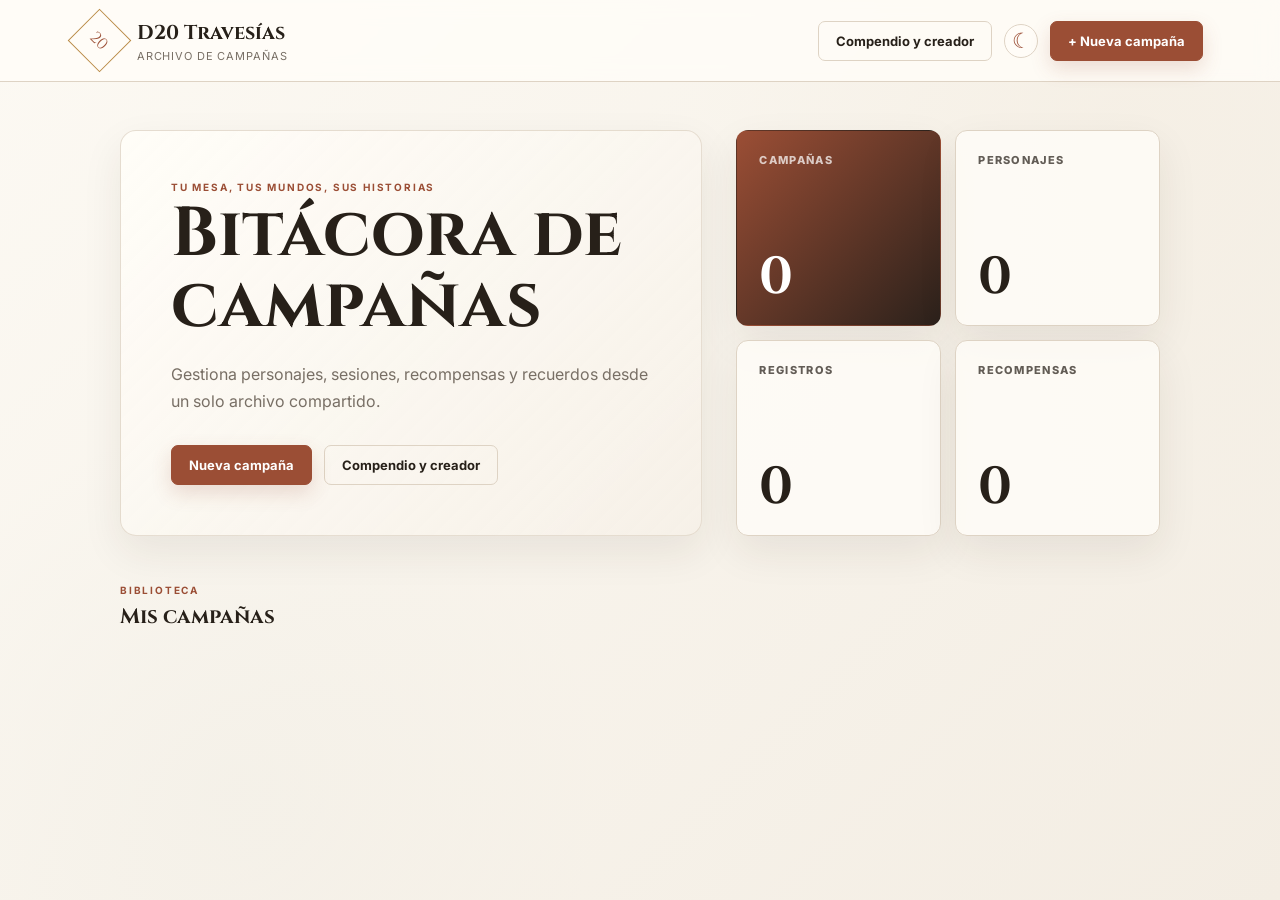
==== campaigns/index.html @ 4b4a9b91 "Fix campaign deep route assets" ====
<!doctype html>
<html lang="es">
<head>
  <meta charset="UTF-8">
  <meta name="viewport" content="width=device-width, initial-scale=1.0">
  <meta name="theme-color" content="#15110d">
  <meta name="description" content="Archivo de campañas, personajes, sesiones y bitácora compartida para D20 Travesías.">
  <meta property="og:type" content="website">
  <meta property="og:locale" content="es_CL">
  <meta property="og:site_name" content="D20 Travesías">
  <meta property="og:title" content="D20 Travesías | Archivo de Campañas">
  <meta property="og:description" content="Organiza campañas, personajes, sesiones y recuerdos de tu mesa en una bitácora compartida.">
  <meta property="og:image" content="/campaigns/social-preview.png">
  <meta property="og:image:width" content="1200">
  <meta property="og:image:height" content="630">
  <meta property="og:image:alt" content="D20 Travesías, archivo de campañas">
  <meta name="twitter:card" content="summary_large_image">
  <meta name="twitter:title" content="D20 Travesías | Archivo de Campañas">
  <meta name="twitter:description" content="Campañas, personajes, sesiones y bitácora compartida para tu mesa.">
  <meta name="twitter:image" content="/campaigns/social-preview.png">
  <title>D20 Travesías | Archivo de Campañas</title>
  <link rel="preconnect" href="https://fonts.googleapis.com">
  <link rel="preconnect" href="https://fonts.gstatic.com" crossorigin>
  <link href="https://fonts.googleapis.com/css2?family=Alegreya:wght@500;600;700&family=Cinzel:wght@500;600;700&family=IM+Fell+English:ital@0;1&family=Inter:wght@400;500;600;700&family=MedievalSharp&family=Uncial+Antiqua&display=swap" rel="stylesheet">
  <link rel="stylesheet" href="/campaigns/styles.css">
</head>
<body>
  <section id="campaigns-home" class="campaigns-home">
    <header class="home-header">
      <div class="home-brand">
        <div class="brand-mark">20</div>
        <div><strong>D20 Travesías</strong><span>Archivo de Campañas</span></div>
      </div>
      <div class="home-actions">
        <a class="secondary-button handbook-link" href="../">Compendio y creador</a>
        <button id="campaigns-mode-toggle" class="icon-button mode-toggle" type="button" aria-label="Usar modo oscuro" title="Usar modo oscuro">☾</button>
        <button id="open-campaign-form" class="primary-button new-campaign-button">+ Nueva campaña</button>
      </div>
    </header>
    <main class="home-main">
      <section class="home-hero">
        <div class="home-hero-copy">
          <p class="eyebrow">Tu mesa, tus mundos, sus historias</p>
          <h1>Bitácora de campañas</h1>
          <p>Gestiona personajes, sesiones, recompensas y recuerdos desde un solo archivo compartido.</p>
          <div class="hero-actions">
            <button id="hero-new-campaign" class="primary-button new-campaign-button">Nueva campaña</button>
            <a class="secondary-button" href="../">Compendio y creador</a>
          </div>
        </div>
        <div class="home-overview" aria-label="Resumen del archivo">
          <div class="overview-card strong"><span>Campañas</span><strong id="home-campaign-total">0</strong></div>
          <div class="overview-card"><span>Personajes</span><strong id="home-character-total">0</strong></div>
          <div class="overview-card"><span>Registros</span><strong id="home-session-total">0</strong></div>
          <div class="overview-card"><span>Recompensas</span><strong id="home-award-total">0</strong></div>
        </div>
      </section>
      <div class="section-heading">
        <div><p class="eyebrow">Biblioteca</p><h2>Mis campañas</h2></div>
        <span id="campaign-count" class="quiet-label"></span>
      </div>
      <div id="campaign-grid" class="campaign-library"></div>
    </main>
  </section>

  <div id="campaign-modal" class="modal hidden" role="dialog" aria-modal="true" aria-labelledby="campaign-form-title">
    <form id="campaign-form" class="modal-card">
      <input id="campaign-id" type="hidden">
      <div class="modal-heading">
        <div><p class="eyebrow">D20 Travesías</p><h2 id="campaign-form-title">Crear campaña</h2></div>
        <button id="close-campaign-form" type="button" class="icon-button" aria-label="Cerrar">×</button>
      </div>
      <label>Nombre de la campaña<input id="campaign-name" required maxlength="80" placeholder="Ej. La corona de ceniza"></label>
      <div class="form-row">
        <label>Director de juego<input id="campaign-dm" maxlength="60" placeholder="Nombre del DM"></label>
        <label>Sistema<select id="campaign-system"><option value="dnd5e2024">D&D 5e 2024</option><option value="cyberpunkRed">Cyberpunk RED</option></select></label>
      </div>
      <label>Descripción<textarea id="campaign-description" rows="3" maxlength="300" placeholder="Una breve introducción a esta aventura..."></textarea></label>
      <div class="form-row">
        <label>Tema visual<select id="campaign-theme"><option value="parchment">Pergamino clásico</option><option value="forest">Bosque antiguo</option><option value="ocean">Mareas arcanas</option><option value="night">Noche astral</option><option value="crimson">Reino carmesí</option></select></label>
        <label>Estilo de letra<select id="campaign-font"><option value="classic">Clásica aventurera</option><option value="medieval">Medieval</option><option value="chronicle">Crónica antigua</option><option value="arcane">Arcana</option><option value="modern">Moderna y clara</option></select></label>
      </div>
      <div class="form-row">
        <label>Apariencia<select id="campaign-appearance"><option value="light">Modo claro</option><option value="dark">Modo oscuro</option><option value="auto">Según la app</option></select></label>
        <label>Color distintivo<input id="campaign-color" type="color" value="#9b4e35"></label>
      </div>
      <div id="font-preview" class="font-preview" data-font="classic"><span>Vista previa</span><strong>La leyenda comienza aquí</strong></div>
      <label>Imagen de portada o banner<input id="campaign-banner" type="file" accept="image/png,image/jpeg,image/webp"></label>
      <div id="campaign-banner-preview" class="banner-preview"><span>Sin imagen selecciónada</span></div>
      <button id="remove-campaign-banner" type="button" class="text-button hidden">Quitar imagen</button>
      <label class="toggle-field"><input id="campaign-protected" type="checkbox"><span>Proteger esta campaña con contraseña</span></label>
      <div id="campaign-password-fields" class="hidden">
        <label>Contraseña<input id="campaign-password" type="password" minlength="4" maxlength="80" autocomplete="new-password" placeholder="Mínimo 4 caracteres"></label>
        <p class="helper">La contraseña protege el acceso en este navegador. Al editar, déjala vacía para conservar la actual.</p>
      </div>
      <button type="submit" class="primary-button full-width">Guardar campaña</button>
    </form>
  </div>

  <div id="unlock-modal" class="modal hidden" role="dialog" aria-modal="true" aria-labelledby="unlock-title">
    <form id="unlock-form" class="modal-card compact-modal">
      <input id="unlock-campaign-id" type="hidden">
      <div class="modal-heading">
        <div><p class="eyebrow">Campaña protegida</p><h2 id="unlock-title">Abrir campaña</h2></div>
        <button id="close-unlock-form" type="button" class="icon-button" aria-label="Cerrar">×</button>
      </div>
      <p id="unlock-copy" class="helper"></p>
      <label>Contraseña<input id="unlock-password" type="password" required autocomplete="current-password"></label>
      <p id="unlock-error" class="form-error hidden">La contraseña no es correcta.</p>
      <button type="submit" class="primary-button full-width">Entrar</button>
    </form>
  </div>

  <div id="campaign-app" class="app-shell hidden" data-theme="parchment">
    <aside class="sidebar">
      <div class="brand">
        <div class="brand-mark">20</div>
        <div>
          <strong>D20 Travesías</strong>
          <span id="sidebar-campaign-name">Campaña</span>
        </div>
      </div>

      <nav class="nav" aria-label="Navegación principal">
        <a class="nav-item handbook-nav-link" href="../"><span>↗</span> Compendio</a>
        <button class="nav-item campaign-home-button" data-action="campaigns-home"><span>◇</span> Campañas</button>
        <button class="nav-item active" data-view="dashboard"><span>⌂</span> Resumen</button>
        <button class="nav-item" data-view="characters"><span>♙</span> Personajes</button>
        <button class="nav-item" data-view="new-session"><span>✦</span> Nueva sesión</button>
        <button class="nav-item" data-view="notes"><span>✎</span> Páginas</button>
        <button class="nav-item" data-view="board"><span>⌬</span> Tablero</button>
        <button class="nav-item" data-view="tools"><span>⚙</span> DM</button>
        <button class="nav-item" data-view="log"><span>☷</span> Bitácora</button>
      </nav>

      <div class="sidebar-footer">
        <p>Los datos se guardan en este navegador.</p>
        <button id="open-campaign-tutorial" class="text-button" type="button">Ver tutorial</button>
        <button id="export-data" class="text-button">Exportar respaldo</button>
        <label class="text-button file-button">Importar respaldo<input id="import-data" type="file" accept="application/json"></label>
      </div>
    </aside>

    <main class="main-content">
      <header class="topbar">
        <div>
          <p id="campaign-context" class="eyebrow">Campaña</p>
          <h1 id="page-title">Resumen de campaña</h1>
        </div>
        <button class="primary-button" data-go="new-session">+ Registrar sesión</button>
      </header>

      <section id="dashboard-view" class="view active">
        <div id="stats-grid" class="stats-grid"></div>
        <div class="panel campaign-search-panel">
          <div class="panel-heading">
            <div>
              <p class="eyebrow">Archivo de campaña</p>
              <h2>Búsqueda global</h2>
            </div>
            <small id="campaign-search-meta" class="campaign-search-meta">Sin búsqueda activa</small>
          </div>
          <div class="campaign-search-controls">
            <label>Buscar<input id="campaign-global-search" type="search" placeholder="Notas, sesiones, personajes..."></label>
            <label>Tipo<select id="campaign-global-filter">
              <option value="all">Todo</option>
              <option value="workspace">Páginas</option>
              <option value="session">Sesiones</option>
              <option value="character">Personajes</option>
              <option value="notes">Notas</option>
              <option value="places">Lugares</option>
              <option value="cities">Ciudades</option>
              <option value="factions">Facciones</option>
              <option value="missions">Misiones</option>
              <option value="secrets">Secretos</option>
              <option value="image">Imágenes</option>
              <option value="link">Links</option>
              <option value="dmTool">Herramientas DM</option>
            </select></label>
          </div>
          <div id="campaign-search-results" class="campaign-search-results"></div>
        </div>
        <div class="section-heading">
          <div>
            <p class="eyebrow">Compañía</p>
            <h2>Progreso de personajes</h2>
          </div>
          <button class="secondary-button" data-go="characters">Gestionar personajes</button>
        </div>
        <div id="dashboard-characters" class="character-grid"></div>
        <div class="section-heading compact-heading">
          <div>
            <p class="eyebrow">Historia reciente</p>
            <h2>Últimas sesiones</h2>
          </div>
          <button class="text-button" data-go="log">Ver bitácora completa</button>
        </div>
        <div id="recent-sessions" class="timeline"></div>
      </section>

      <section id="characters-view" class="view">
        <div class="two-column characters-layout">
          <div>
            <div class="section-heading no-top">
              <div>
                <p class="eyebrow">Aventureros</p>
                <h2>Personajes de la campaña</h2>
              </div>
            </div>
            <div id="character-list" class="character-list"></div>
          </div>
          <form id="character-form" class="panel sticky-panel">
            <input id="character-id" type="hidden">
            <p class="eyebrow">Ficha rápida</p>
            <h2 id="character-form-title">Añadir personaje</h2>
            <label>Nombre del personaje<input id="character-name" required maxlength="60" placeholder="Ej. Lyra Noctis"></label>
            <label>Jugador<input id="player-name" maxlength="60" placeholder="Nombre del jugador"></label>
            <div class="form-row">
              <label><span id="character-class-label">Clase</span><input id="character-class" maxlength="40" placeholder="Ej. Bardo"></label>
              <label><span id="character-xp-label">Experiencia actual o previa</span><input id="character-xp" required type="number" min="0" step="1" value="0"><small id="character-xp-help" class="field-help">Si ya jugaba antes de usar la app, escribe aquí toda la experiencia que ya tenía.</small></label>
            </div>
            <label>Retrato del personaje<input id="character-portrait" type="file" accept="image/png,image/jpeg,image/webp"></label>
            <div id="character-portrait-preview" class="portrait-preview"><span>Sin retrato selecciónado</span></div>
            <button id="remove-character-portrait" type="button" class="text-button hidden">Quitar retrato</button>
            <label>Color de ficha<input id="character-color" type="color" value="#b97a45"></label>
            <div class="form-actions">
              <button type="submit" class="primary-button">Guardar personaje</button>
              <button id="cancel-character" type="button" class="secondary-button hidden">Cancelar</button>
            </div>
          </form>
        </div>
      </section>

      <section id="new-session-view" class="view">
        <form id="session-form">
          <div class="session-header panel">
            <div>
              <p class="eyebrow">Nueva entrada</p>
              <h2>Datos de la sesión</h2>
            </div>
            <div class="session-fields">
              <label>Número<input id="session-number" required type="number" min="1" step="1"></label>
              <label>Fecha<input id="session-date" required type="date"></label>
              <label class="wide-field">Nombre de la sesión<input id="session-name" required maxlength="100" placeholder="Ej. Las ruinas bajo la luna"></label>
            </div>
          </div>
          <label class="historical-session"><input id="historical-session" type="checkbox"><span><b>Esta es una sesión anterior</b><small>Puedes registrar ahora una sesión jugada antes de crear la aplicación, usando su número y fecha reales.</small></span></label>

          <div class="two-column session-layout">
            <div class="stack">
              <div class="panel">
                <div class="panel-heading">
                  <div><p class="eyebrow">Asistencia</p><h2>¿Quién participó?</h2></div>
                  <button id="select-all" type="button" class="text-button">Marcar todos</button>
                </div>
                <div id="attendance-list" class="attendance-list"></div>
              </div>

              <div class="panel">
                <p class="eyebrow">Experiencia grupal</p>
                <h2>Fondos de la sesión</h2>
                <p id="pools-help" class="helper">Cada cantidad se divide en partes iguales entre quienes asistieron.</p>
                <div class="xp-pools">
                  <label><span><b id="pool-combat-label">Combate</b><small id="pool-combat-help">Enemigos y encuentros superados</small></span><input id="combat-pool" type="number" min="0" step="1" value="0"></label>
                  <label><span><b id="pool-roleplay-label">Roleo</b><small id="pool-roleplay-help">Interpretación y decisiones narrativas</small></span><input id="roleplay-pool" type="number" min="0" step="1" value="0"></label>
                  <label><span><b id="pool-manual-label">Otros logros</b><small id="pool-manual-help">Exploración, objetivos o ajustes manuales</small></span><input id="manual-pool" type="number" min="0" step="1" value="0"></label>
                </div>
              </div>

              <div class="panel">
                <p class="eyebrow">Contexto</p>
                <h2>Notas para la bitácora</h2>
                <label>Resumen de combate<textarea id="combat-notes" rows="3" maxlength="1000" placeholder="Enemigos, encuentros y resultados..."></textarea></label>
                <label>Resumen de roleo y aventura<textarea id="roleplay-notes" rows="4" maxlength="1500" placeholder="Interpretación, resolución de problemas, decisiones, exploración..."></textarea></label>
              </div>
            </div>

            <div class="stack">
              <div class="panel sticky-summary">
                <p class="eyebrow">Asignación individual</p>
                <h2 id="bonus-title">Bonos por personaje</h2>
                <p id="bonus-help" class="helper">Añade experiencia particular a quienes destacaron. Solo se aplica a asistentes.</p>
                <div id="individual-bonuses" class="bonus-list"></div>
                <div class="session-total">
                  <span id="session-total-label">Experiencia total otorgada</span>
                  <strong id="session-total">0 PX</strong>
                </div>
                <div id="distribution-preview" class="distribution-preview"></div>
                <button type="submit" class="primary-button full-width">Guardar en la bitácora</button>
              </div>
            </div>
          </div>
        </form>
      </section>

      <section id="notes-view" class="view">
        <div class="section-heading no-top">
          <div><p class="eyebrow">Diario y mesa del DM</p><h2>Páginas de campaña</h2></div>
          <button id="new-workspace-entry" class="primary-button" type="button">+ Nueva página</button>
        </div>
        <div class="two-column workspace-layout">
          <aside class="panel workspace-library-panel">
            <div class="panel-heading">
              <div><p class="eyebrow">Archivo vivo</p><h2>Contenido</h2></div>
            </div>
            <div class="workspace-filters">
              <label>Tipo<select id="workspace-type-filter"></select></label>
              <label>Buscar<input id="workspace-search" type="search" placeholder="Nombre, etiqueta o texto..."></label>
            </div>
            <div id="workspace-remote-warning" class="workspace-warning hidden">El guardado de páginas compartidas se activará cuando migremos el backend remoto.</div>
            <div id="workspace-entity-list" class="workspace-entity-list"></div>
          </aside>

          <form id="workspace-editor-form" class="panel workspace-editor-panel">
            <input id="workspace-entry-id" type="hidden">
            <input id="workspace-entry-original-collection" type="hidden">
            <input id="workspace-entry-image-ids" type="hidden">
            <input id="workspace-entry-link-ids" type="hidden">
            <div class="panel-heading">
              <div><p class="eyebrow">Editor</p><h2 id="workspace-editor-title">Nueva página</h2></div>
              <button id="delete-workspace-entry" class="text-button danger-button hidden" type="button">Eliminar</button>
            </div>
            <div class="form-row">
              <label>Tipo<select id="workspace-entry-type"></select></label>
              <label>Visibilidad<select id="workspace-entry-visibility"></select></label>
            </div>
            <label>Título<input id="workspace-entry-title" required maxlength="90" placeholder="Ej. La Ciudad de Bruma"></label>
            <label>Resumen<textarea id="workspace-entry-summary" rows="2" maxlength="320" placeholder="Una frase clara para encontrar esta página rápido."></textarea></label>
            <label>Etiquetas<input id="workspace-entry-tags" maxlength="180" placeholder="ciudad, pista, facción"></label>

            <div class="editor-toolbar" aria-label="Herramientas de escritura">
              <button type="button" data-editor-insert="heading">Título</button>
              <button type="button" data-editor-insert="bullet">Lista</button>
              <button type="button" data-editor-insert="check">Tarea</button>
              <button type="button" data-editor-insert="quote">Cita</button>
              <button type="button" data-editor-insert="link">Link</button>
              <button type="button" data-editor-insert="mention">[[Vínculo]]</button>
            </div>
            <label>Contenido<textarea id="workspace-entry-body" rows="16" placeholder="Escribe notas, escenas, secretos, pistas o diario. Usa [[Nombre]] para enlazar a otra página, personaje o sesión."></textarea></label>
            <div class="workspace-mention-box">
              <b>Vínculos rápidos</b>
              <div id="workspace-mention-suggestions" class="workspace-mention-suggestions"></div>
            </div>
            <div class="workspace-preview-shell">
              <div class="workspace-preview-heading"><span>Vista previa</span><small id="workspace-preview-meta"></small></div>
              <div id="workspace-entry-preview" class="workspace-entry-preview"></div>
            </div>
            <div class="workspace-resource-panel">
              <div class="panel-heading">
                <div><p class="eyebrow">Recursos</p><h2>Imágenes y links</h2></div>
              </div>
              <div class="resource-actions">
                <label>Subir imagen<input id="workspace-image-upload" type="file" accept="image/png,image/jpeg,image/webp"></label>
                <div class="resource-link-row">
                  <label>Nombre del link<input id="workspace-link-label" maxlength="90" placeholder="Mapa de la ciudad"></label>
                  <label>URL<input id="workspace-link-url" type="url" maxlength="500" placeholder="https://..."></label>
                  <button id="workspace-add-link" class="secondary-button" type="button">Agregar link</button>
                </div>
              </div>
              <div id="workspace-resource-list" class="workspace-resource-list"></div>
            </div>
            <div class="form-actions">
              <button type="submit" class="primary-button">Guardar página</button>
              <button id="reset-workspace-editor" type="button" class="secondary-button">Limpiar</button>
            </div>
          </form>
        </div>
      </section>

      <section id="board-view" class="view">
        <div class="section-heading no-top">
          <div><p class="eyebrow">Mapa de pistas</p><h2>Tablero de conexiones</h2></div>
          <div class="board-heading-actions">
            <button id="board-undo" class="secondary-button" type="button">Deshacer</button>
            <button id="board-redo" class="secondary-button" type="button">Rehacer</button>
            <button id="board-connect-mode" class="primary-button" type="button">Conectar</button>
          </div>
        </div>
        <div class="board-layout">
          <aside class="panel board-toolbox">
            <div class="panel-heading">
              <div><p class="eyebrow">Archivo</p><h2>Elementos</h2></div>
            </div>
            <label>Buscar<input id="board-library-search" type="search" placeholder="Nombre, etiqueta o sesión..."></label>
            <div id="board-remote-warning" class="workspace-warning hidden">El guardado de tableros compartidos se activará cuando migremos el backend remoto.</div>
            <div id="board-library-list" class="board-library-list"></div>
          </aside>

          <div class="panel board-panel">
            <div class="board-toolbar">
              <span id="board-status" class="board-status">0 nodos</span>
              <button id="board-delete-selection" class="text-button danger-button" type="button">Quitar selección</button>
            </div>
            <div id="connection-board" class="connection-board">
              <svg id="board-connections" class="board-connections" aria-hidden="true"></svg>
              <div id="board-nodes-layer" class="board-nodes-layer"></div>
            </div>
          </div>

          <aside class="panel board-inspector">
            <div class="panel-heading">
              <div><p class="eyebrow">Detalle</p><h2>Selección</h2></div>
            </div>
            <div id="board-selection-detail" class="board-selection-detail"></div>
          </aside>
        </div>
      </section>

      <section id="tools-view" class="view">
        <div class="section-heading no-top">
          <div><p class="eyebrow">Mesa del DM</p><h2>Herramientas DM</h2></div>
          <button id="new-dm-tool" class="primary-button" type="button">+ Nueva herramienta</button>
        </div>
        <div class="two-column dm-tools-layout">
          <aside class="panel dm-tool-library-panel">
            <div class="panel-heading">
              <div><p class="eyebrow">Preparación</p><h2>Archivo</h2></div>
            </div>
            <div class="dm-tool-filters">
              <label>Tipo<select id="dm-tool-type-filter"></select></label>
              <label>Buscar<input id="dm-tool-search" type="search" placeholder="Nombre, etiqueta o detalle..."></label>
            </div>
            <div id="dm-tool-remote-warning" class="workspace-warning hidden">El guardado de herramientas compartidas se activará cuando migremos el backend remoto.</div>
            <div id="dm-tool-list" class="dm-tool-list"></div>
          </aside>

          <form id="dm-tool-form" class="panel dm-tool-editor-panel">
            <input id="dm-tool-id" type="hidden">
            <div class="panel-heading">
              <div><p class="eyebrow">Herramienta</p><h2 id="dm-tool-editor-title">Nueva herramienta</h2></div>
              <button id="delete-dm-tool" class="text-button danger-button hidden" type="button">Eliminar</button>
            </div>
            <div class="form-row">
              <label>Tipo<select id="dm-tool-type"></select></label>
              <label>Estado<select id="dm-tool-status"></select></label>
            </div>
            <label>Visibilidad<select id="dm-tool-visibility"></select></label>
            <label>Título<input id="dm-tool-title" required maxlength="90" placeholder="Ej. Emboscada en el puente"></label>
            <label>Resumen<textarea id="dm-tool-summary" rows="2" maxlength="320" placeholder="Una frase clara para encontrarlo después."></textarea></label>
            <label>Etiquetas<input id="dm-tool-tags" maxlength="180" placeholder="sesión 4, bosque, pista"></label>
            <div id="dm-tool-dynamic-fields" class="dm-tool-dynamic-fields"></div>
            <label>Notas<textarea id="dm-tool-notes" rows="8" maxlength="2200" placeholder="Detalles para dirigirlo en mesa."></textarea></label>
            <div class="form-actions">
              <button type="submit" class="primary-button">Guardar herramienta</button>
              <button id="reset-dm-tool" type="button" class="secondary-button">Limpiar</button>
            </div>
          </form>
        </div>
      </section>

      <section id="log-view" class="view">
        <div class="section-heading no-top">
          <div><p class="eyebrow">Archivo de campaña</p><h2>Bitácora de sesiones</h2></div>
          <input id="log-search" class="search-input" type="search" placeholder="Buscar sesión o personaje...">
        </div>
        <div id="session-log" class="session-log"></div>
      </section>
    </main>
  </div>

  <div id="onboarding-modal" class="modal hidden onboarding-modal" role="dialog" aria-modal="true" aria-labelledby="onboarding-title">
    <div class="modal-card onboarding-card">
      <div class="modal-heading">
        <div>
          <p id="onboarding-progress" class="eyebrow">Paso 1 de 5</p>
          <h2 id="onboarding-title">Guía rápida</h2>
        </div>
        <button id="close-onboarding" type="button" class="icon-button" aria-label="Cerrar">×</button>
      </div>
      <div id="onboarding-stepper" class="onboarding-stepper" aria-label="Progreso del tutorial"></div>
      <div class="onboarding-body">
        <span id="onboarding-kicker" class="workspace-entry-type">Inicio</span>
        <h3 id="onboarding-step-title">Prepara tu campaña</h3>
        <p id="onboarding-copy"></p>
        <ul id="onboarding-points" class="onboarding-points"></ul>
      </div>
      <div class="onboarding-actions">
        <button id="skip-onboarding" type="button" class="text-button">Ahora no</button>
        <button id="onboarding-prev" type="button" class="secondary-button">Atrás</button>
        <button id="onboarding-open-section" type="button" class="secondary-button">Abrir sección</button>
        <button id="onboarding-next" type="button" class="primary-button">Siguiente</button>
      </div>
    </div>
  </div>

  <div id="toast" class="toast" role="status" aria-live="polite"></div>
  <script type="module" src="/campaigns/app.js"></script>
</body>
</html>
---- campaigns/styles.css ----
@import url("../src/styles/pageBridge.css");

:root {
  --bg: #f3ede3;
  --paper: #fffdf8;
  --ink: #272019;
  --muted: #786f65;
  --line: #ded3c4;
  --accent: #9b4e35;
  --accent-dark: #713522;
  --gold: #ba8b47;
  --sidebar: #181410;
  --green: #58735c;
  --shadow: 0 16px 40px rgba(53, 39, 25, .08);
  --display-font: Cinzel, serif;
  --body-font: Inter, sans-serif;
}

* { box-sizing: border-box; }
html { scroll-behavior: smooth; }
body { margin: 0; color: var(--ink); background: var(--bg); font-family: var(--body-font); }
button, input, textarea { font: inherit; }
select { width: 100%; padding: 11px 12px; border: 1px solid var(--line); border-radius: 6px; outline: none; color: var(--ink); background: #fffcf7; font: inherit; }
button { cursor: pointer; }

body.campaigns-dark .campaigns-home,
body.campaigns-dark .modal {
  --bg: #12100f;
  --paper: #201c19;
  --ink: #f1e9dd;
  --muted: #aaa095;
  --line: #3d352f;
  --accent-dark: #c8795a;
  --shadow: 0 16px 40px rgba(0, 0, 0, .3);
  color: var(--ink);
  color-scheme: dark;
}

.app-shell { min-height: 100vh; display: grid; grid-template-columns: 250px 1fr; }
.campaigns-home { min-height: 100vh; background: linear-gradient(135deg, rgba(255,253,248,.76), rgba(243,237,227,.9)), radial-gradient(circle at 88% 14%, rgba(186,139,71,.18), transparent 32%), radial-gradient(circle at 18% 88%, rgba(88,115,92,.12), transparent 28%), var(--bg); }
body.campaigns-dark .campaigns-home { background: radial-gradient(circle at 88% 14%, rgba(186,139,71,.16), transparent 32%), radial-gradient(circle at 18% 88%, rgba(88,115,92,.12), transparent 28%), var(--bg); }
.home-header { min-height: 82px; padding: 0 clamp(24px, 6vw, 90px); display: flex; align-items: center; justify-content: space-between; border-bottom: 1px solid var(--line); background: rgba(255,253,248,.82); backdrop-filter: blur(10px); }
body.campaigns-dark .home-header { background: rgba(18, 15, 13, .86); }
.home-brand { display: flex; align-items: center; gap: 15px; }
.home-brand .brand-mark { color: var(--accent); border-color: var(--gold); }
.home-brand strong, .home-brand span { display: block; }
.home-brand strong { font: 700 20px Cinzel, serif; }
.home-brand span { margin-top: 3px; color: var(--muted); font-size: 11px; letter-spacing: .08em; text-transform: uppercase; }
.home-main { max-width: 1180px; margin: auto; padding: 48px clamp(24px, 6vw, 70px) 80px; }
.home-hero { display: grid; grid-template-columns: minmax(0, 1.1fr) minmax(340px, .8fr); gap: 34px; align-items: stretch; margin-bottom: 42px; }
.home-hero-copy { min-height: 318px; padding: clamp(30px, 5vw, 50px); display: flex; flex-direction: column; justify-content: center; border: 1px solid color-mix(in srgb, var(--line) 75%, transparent); border-radius: 16px; background: linear-gradient(135deg, rgba(255,253,248,.92), rgba(246,240,231,.74)); box-shadow: var(--shadow); }
body.campaigns-dark .home-hero-copy { background: linear-gradient(135deg, rgba(32,28,25,.96), rgba(24,21,18,.82)); }
.home-hero h1 { max-width: 680px; font-size: clamp(42px, 5.4vw, 76px); line-height: 1.02; }
.home-hero-copy > p:last-of-type { max-width: 590px; margin: 20px 0 0; color: var(--muted); font-size: 16px; line-height: 1.7; }
.hero-actions { display: flex; flex-wrap: wrap; gap: 12px; margin-top: 30px; }
.home-overview { display: grid; grid-template-columns: repeat(2, minmax(0, 1fr)); gap: 14px; }
.overview-card { min-height: 150px; padding: 22px; display: flex; flex-direction: column; justify-content: space-between; border: 1px solid var(--line); border-radius: 12px; background: rgba(255,253,248,.82); box-shadow: var(--shadow); }
body.campaigns-dark .overview-card { background: rgba(32,28,25,.84); }
.overview-card.strong { color: white; border-color: transparent; background: linear-gradient(135deg, var(--accent), #2b211b); }
.overview-card span { color: inherit; opacity: .72; font-size: 11px; font-weight: 800; letter-spacing: .12em; text-transform: uppercase; }
.overview-card strong { font: 700 clamp(34px, 5vw, 52px) Cinzel, serif; line-height: 1; }
.quiet-label { color: var(--muted); font-size: 12px; }
.campaign-library { display: grid; grid-template-columns: repeat(auto-fit, minmax(320px, 1fr)); gap: 20px; align-items: stretch; }
.campaign-library.single-campaign { grid-template-columns: minmax(320px, 720px); }
.campaign-card { position: relative; min-height: 330px; padding: 0; display: flex; flex-direction: column; overflow: hidden; border: 1px solid var(--line); border-radius: 12px; background: var(--paper); box-shadow: var(--shadow); animation: item-enter .24s ease both; transition: .22s ease; }
.campaign-card:hover { transform: translateY(-4px); box-shadow: 0 22px 48px rgba(53,39,25,.13); }
.campaign-card::before { content: ''; position: absolute; inset: 0 0 auto; height: 6px; background: var(--campaign-color); }
.campaign-card::after { content: '20'; position: absolute; right: -20px; top: 20px; color: color-mix(in srgb, var(--campaign-color) 12%, transparent); font: 700 120px Cinzel, serif; transform: rotate(-12deg); pointer-events: none; }
.campaign-card-banner { height: 136px; background: linear-gradient(135deg, var(--campaign-color), #221a15); background-position: center; background-size: cover; }
.campaign-card-banner::after { content: ''; display: block; width: 100%; height: 100%; background: linear-gradient(180deg, transparent 35%, rgba(25,18,13,.55)); }
.campaign-card-content { position: relative; z-index: 1; flex: 1; padding: 20px 26px 16px; }
.campaign-card h3 { margin-top: 16px; font-size: 21px; font-family: var(--card-display-font, Cinzel, serif); }
.campaign-card p { color: var(--muted); font-size: 13px; line-height: 1.55; }
.campaign-meta { display: flex; flex-wrap: wrap; gap: 8px; margin-top: 18px; color: var(--muted); font-size: 10px; }
.campaign-meta span { padding: 5px 8px; border: 1px solid color-mix(in srgb, var(--line) 75%, transparent); border-radius: 999px; background: rgba(255,253,248,.55); }
body.campaigns-dark .campaign-meta span { background: rgba(255,255,255,.04); }
.campaign-next-step { margin-top: 16px; padding: 10px 12px; border-left: 3px solid var(--campaign-color); border-radius: 6px; color: var(--ink); background: color-mix(in srgb, var(--campaign-color) 8%, transparent); font-size: 12px; font-weight: 700; }
body.campaigns-dark .campaign-next-step { background: color-mix(in srgb, var(--campaign-color) 15%, transparent); }
.campaign-card-actions { position: relative; z-index: 1; margin: 0 26px; padding: 16px 0 22px; display: grid; grid-template-columns: minmax(150px, .8fr) 1fr; gap: 14px; align-items: center; border-top: 1px solid var(--line); }
.lock-label { display: inline-flex; align-items: center; gap: 5px; color: var(--accent); font-weight: 700; }
.campaign-card-tools { display: flex; flex-wrap: wrap; gap: 12px; justify-content: flex-end; }
.modal { position: fixed; inset: 0; padding: 22px; display: grid; place-items: center; background: rgba(20,16,12,.72); backdrop-filter: blur(5px); z-index: 50; }
body.campaigns-dark .modal { background: rgba(8, 7, 6, .78); }
.modal-card { width: min(520px, 100%); max-height: 92vh; overflow: auto; padding: 30px; border-radius: 12px; background: var(--paper); box-shadow: 0 30px 80px rgba(0,0,0,.28); }
.compact-modal { width: min(410px, 100%); }
.modal-heading { display: flex; align-items: start; justify-content: space-between; }
.onboarding-card { width: min(760px, 100%); display: grid; gap: 20px; }
.onboarding-stepper { display: grid; grid-template-columns: repeat(5, minmax(0, 1fr)); gap: 8px; }
.onboarding-stepper button { min-height: 58px; padding: 9px 7px; display: grid; place-items: center; gap: 3px; border: 1px solid var(--line); border-radius: 8px; color: var(--muted); background: #fffcf7; font-weight: 900; cursor: pointer; }
.onboarding-stepper button.active { color: white; border-color: var(--accent); background: var(--accent); }
.onboarding-stepper span { max-width: 100%; overflow: hidden; text-overflow: ellipsis; white-space: nowrap; font-size: 9px; font-weight: 800; letter-spacing: .08em; text-transform: uppercase; }
.onboarding-body { padding: 18px; border: 1px solid var(--line); border-radius: 8px; background: #fffcf7; }
.onboarding-body h3 { margin: 8px 0 10px; font: 700 24px var(--display-font); }
.onboarding-body p { margin: 0; color: var(--muted); line-height: 1.6; }
.onboarding-points { margin: 15px 0 0; padding-left: 20px; display: grid; gap: 8px; color: var(--muted); font-size: 13px; line-height: 1.5; }
.onboarding-points li::marker { color: var(--accent); }
.onboarding-actions { display: flex; flex-wrap: wrap; justify-content: flex-end; gap: 9px; }
.onboarding-actions .text-button { margin-right: auto; }
.icon-button { width: 34px; height: 34px; border: 1px solid var(--line); border-radius: 50%; color: var(--muted); background: transparent; font-size: 21px; }
.mode-toggle { flex: 0 0 auto; color: var(--accent); background: rgba(255,253,248,.72); }
.mode-toggle:hover { border-color: var(--gold); color: var(--ink); }
body.campaigns-dark .mode-toggle { color: var(--ink); background: #181512; }
.campaign-home-button { margin-bottom: 13px; border-bottom: 1px solid #39312a; border-radius: 0; padding-bottom: 20px; }
.banner-preview { min-height: 105px; margin-top: 10px; display: grid; place-items: center; overflow: hidden; border: 1px dashed var(--line); border-radius: 8px; color: var(--muted); background: #f6f0e7 center/cover no-repeat; font-size: 11px; }
.toggle-field { grid-template-columns: auto 1fr; align-items: center; gap: 10px; padding: 13px; border: 1px solid var(--line); border-radius: 7px; }
.toggle-field input, .historical-session input { width: 17px; height: 17px; accent-color: var(--accent); }
.form-error { color: #a43d32; font-size: 11px; font-weight: 700; }
.font-preview { margin-top: 12px; padding: 17px; display: grid; gap: 5px; border: 1px solid var(--line); border-radius: 8px; background: #f8f2e9; }
.font-preview span { color: var(--muted); font: 700 9px Inter,sans-serif; letter-spacing: .13em; text-transform: uppercase; }
.font-preview strong { font-size: 22px; font-weight: 600; }
.font-preview[data-font="classic"] strong { font-family: Cinzel,serif; }
.font-preview[data-font="medieval"] strong { font-family: MedievalSharp,cursive; }
.font-preview[data-font="chronicle"] strong { font-family: "IM Fell English",serif; }
.font-preview[data-font="arcane"] strong { font-family: "Uncial Antiqua",serif; }
.font-preview[data-font="modern"] strong { font-family: Inter,sans-serif; }
body.campaigns-dark .modal label { color: #d7cbbd; }
body.campaigns-dark .modal input,
body.campaigns-dark .modal textarea,
body.campaigns-dark .modal select { color: var(--ink); background: #181512; border-color: var(--line); }
body.campaigns-dark .onboarding-body,
body.campaigns-dark .onboarding-stepper button { color: var(--ink); background: #181512; border-color: var(--line); }
body.campaigns-dark .onboarding-stepper button.active { color: white; background: var(--accent); border-color: var(--accent); }
body.campaigns-dark .modal .font-preview,
body.campaigns-dark .modal .banner-preview,
body.campaigns-dark .modal .toggle-field { background-color: #181512; border-color: var(--line); }
.sidebar { position: fixed; inset: 0 auto 0 0; width: 250px; padding: 30px 22px; color: #f9f2e8; background: var(--sidebar); display: flex; flex-direction: column; z-index: 10; }
.app-shell[data-theme="forest"] { --bg:#e8ede4; --paper:#fbfcf7; --ink:#1d2a20; --muted:#687367; --line:#ccd6c7; --sidebar:#142019; --gold:#9b8147; }
.app-shell[data-theme="ocean"] { --bg:#e7eff1; --paper:#fbfdfd; --ink:#17282e; --muted:#61747a; --line:#c9d8dc; --sidebar:#10242b; --gold:#b28a55; }
.app-shell[data-theme="night"] { --bg:#eae8f0; --paper:#fcfbff; --ink:#252133; --muted:#706a7d; --line:#d6d0df; --sidebar:#181522; --gold:#ac8b59; }
.app-shell[data-theme="crimson"] { --bg:#f0e7e5; --paper:#fffafa; --ink:#301d1c; --muted:#7d6967; --line:#dfcecb; --sidebar:#261312; --gold:#bd9152; }
.app-shell[data-appearance="dark"] { --bg:#12100f; --paper:#201c19; --ink:#f1e9dd; --muted:#aaa095; --line:#3d352f; --sidebar:#0c0a09; --shadow:0 16px 40px rgba(0,0,0,.3); color-scheme:dark; }
.app-shell[data-appearance="dark"] .main-content { background: radial-gradient(circle at 80% 5%, color-mix(in srgb, var(--accent) 10%, transparent), transparent 28%), var(--bg); }
.app-shell[data-appearance="dark"] .stat-card,
.app-shell[data-appearance="dark"] .character-card,
.app-shell[data-appearance="dark"] .character-row,
.app-shell[data-appearance="dark"] .panel,
.app-shell[data-appearance="dark"] .log-card { background:var(--paper); }
.app-shell[data-appearance="dark"] input,
.app-shell[data-appearance="dark"] textarea,
.app-shell[data-appearance="dark"] select,
.app-shell[data-appearance="dark"] .attendance-item { color:var(--ink); background:#181512; border-color:var(--line); }
.app-shell[data-appearance="dark"] .log-card-header,
.app-shell[data-appearance="dark"] .log-note,
.app-shell[data-appearance="dark"] .historical-session,
.app-shell[data-appearance="dark"] .timeline-item { background:#191613; }
.app-shell[data-appearance="dark"] label { color:#d7cbbd; }
.app-shell[data-appearance="dark"] .session-seal { border-color:#735f43; background:#15120f; }
.app-shell[data-appearance="dark"] .history-badge { background:rgba(201,121,90,.16); }
.app-shell[data-appearance="dark"] .allocation-table th,
.app-shell[data-appearance="dark"] .allocation-table td { border-bottom-color:var(--line); }
.app-shell[data-appearance="dark"] .allocation-table tbody tr:hover { background:rgba(255,255,255,.03); }
.app-shell[data-appearance="dark"] .stat-card::after { border-color:#39322c; }
.app-shell[data-appearance="dark"] .xp-pools label,
.app-shell[data-appearance="dark"] .bonus-item,
.app-shell[data-appearance="dark"] .toggle-field { background:rgba(255,255,255,.02); }
.app-shell[data-appearance="dark"] .character-pp-summary div { background:#181512; border-color:var(--line); }
.app-shell[data-appearance="dark"] .portrait-preview,
.app-shell[data-appearance="dark"] .banner-preview,
.app-shell[data-appearance="dark"] .font-preview { color:var(--muted); background-color:#181512; border-color:var(--line); }
.app-shell[data-appearance="dark"] .workspace-entry-card,
.app-shell[data-appearance="dark"] .workspace-resource-card,
.app-shell[data-appearance="dark"] .dm-tool-card,
.app-shell[data-appearance="dark"] .campaign-search-results,
.app-shell[data-appearance="dark"] .campaign-search-result,
.app-shell[data-appearance="dark"] .board-library-card,
.app-shell[data-appearance="dark"] .board-node,
.app-shell[data-appearance="dark"] .board-detail-card,
.app-shell[data-appearance="dark"] .board-empty,
.app-shell[data-appearance="dark"] .editor-toolbar button,
.app-shell[data-appearance="dark"] .workspace-mention-suggestions button,
.app-shell[data-appearance="dark"] .workspace-mention,
.app-shell[data-appearance="dark"] .workspace-entry-preview { color:var(--ink); background:#181512; border-color:var(--line); }
.app-shell[data-appearance="dark"] .workspace-entry-card:hover,
.app-shell[data-appearance="dark"] .workspace-entry-card.active,
.app-shell[data-appearance="dark"] .workspace-resource-card:hover,
.app-shell[data-appearance="dark"] .dm-tool-card:hover,
.app-shell[data-appearance="dark"] .dm-tool-card.active,
.app-shell[data-appearance="dark"] .campaign-search-result:hover,
.app-shell[data-appearance="dark"] .board-library-card:hover,
.app-shell[data-appearance="dark"] .board-library-card.in-board,
.app-shell[data-appearance="dark"] .board-node.selected,
.app-shell[data-appearance="dark"] .board-node.connecting,
.app-shell[data-appearance="dark"] .editor-toolbar button:hover,
.app-shell[data-appearance="dark"] .workspace-mention-suggestions button:hover,
.app-shell[data-appearance="dark"] .workspace-mention:hover { background:color-mix(in srgb, var(--accent) 13%, #181512); }
.app-shell[data-appearance="dark"] .connection-board { background-color:#15120f; }
.app-shell[data-appearance="dark"] .workspace-preview-heading { background:#191613; border-color:var(--line); }
.app-shell[data-appearance="dark"] .progress-track { background:#39322c; }
.app-shell[data-appearance="dark"] .secondary-button { color:var(--ink); }
.app-shell[data-appearance="dark"] .secondary-button:hover { background:#2c2621; }
.app-shell[data-appearance="dark"] .empty-state { background:rgba(255,255,255,.02); border-color:#51463d; }
.app-shell[data-appearance="dark"] .danger-button { color:#f08b7d; }
.app-shell[data-font="classic"] { --display-font:Cinzel,serif; --body-font:Inter,sans-serif; }
.app-shell[data-font="medieval"] { --display-font:MedievalSharp,cursive; --body-font:Alegreya,serif; }
.app-shell[data-font="chronicle"] { --display-font:"IM Fell English",serif; --body-font:Alegreya,serif; }
.app-shell[data-font="arcane"] { --display-font:"Uncial Antiqua",serif; --body-font:Alegreya,serif; }
.app-shell[data-font="modern"] { --display-font:Inter,sans-serif; --body-font:Inter,sans-serif; }
.brand { display: flex; align-items: center; gap: 13px; margin: 0 4px 38px; }
.brand-mark { width: 45px; height: 45px; display: grid; place-items: center; border: 1px solid #b88751; transform: rotate(45deg); color: #e4b67e; font-family: Cinzel, serif; }
.brand-mark::first-line { transform: rotate(-45deg); }
.brand strong, .brand span { display: block; }
.brand strong { font: 700 18px Cinzel, serif; letter-spacing: .04em; }
.brand span { color: #aaa094; font-size: 12px; }
.nav { display: grid; gap: 7px; }
.nav-item { width: 100%; padding: 13px 14px; border: 0; border-radius: 8px; color: #bdb4a9; background: transparent; text-align: left; transition: .2s ease; }
.nav-item span { display: inline-block; width: 26px; color: #9a7655; }
.nav-item:hover, .nav-item.active { color: white; background: #29231d; }
.nav-item.active { box-shadow: inset 3px 0 var(--accent); }
.nav-item:disabled, button.is-locked { cursor: not-allowed; opacity: .45; transform: none; }
.nav-item:disabled:hover, button.is-locked:hover { background: transparent; box-shadow: none; }
.sidebar-footer { margin-top: auto; padding: 18px 8px 0; border-top: 1px solid #39312a; }
.sidebar-footer p { color: #81786f; font-size: 11px; line-height: 1.5; }
.sidebar-footer .text-button { display: block; margin: 7px 0; color: #c9b8a4; }
.file-button input { display: none; }

.main-content { grid-column: 2; min-width: 0; padding: 0 5vw 70px; }
.topbar { min-height: 130px; display: flex; align-items: center; justify-content: space-between; gap: 20px; border-bottom: 1px solid var(--line); margin-bottom: 38px; }
.topbar.has-banner { min-height: 190px; margin-top: 22px; padding: 30px; border: 0; border-radius: 12px; color: white; background-position: center; background-size: cover; box-shadow: var(--shadow); }
.topbar.has-banner .eyebrow { color: #f0bd83; }
h1, h2, h3 { margin: 0; font-family: var(--display-font); }
h1 { font-size: clamp(25px, 3vw, 38px); }
h2 { font-size: 21px; }
h3 { font-size: 16px; }
.eyebrow { margin: 0 0 7px; color: var(--accent); font-size: 10px; font-weight: 700; letter-spacing: .18em; text-transform: uppercase; }
.helper { margin: 7px 0 22px; color: var(--muted); font-size: 12px; line-height: 1.55; }
.view { display: none; }
.view.active { display: block; animation: section-enter .22s ease both; }
@keyframes section-enter {
  from { opacity: 0; transform: translateY(8px); }
  to { opacity: 1; transform: translateY(0); }
}
@keyframes item-enter {
  from { opacity: 0; transform: translateY(10px); }
  to { opacity: 1; transform: translateY(0); }
}

.primary-button, .secondary-button { display: inline-flex; align-items: center; justify-content: center; padding: 11px 17px; border-radius: 7px; font-weight: 700; font-size: 13px; text-align: center; text-decoration: none; cursor: pointer; transition: .2s ease; }
.primary-button { border: 1px solid var(--accent); color: white; background: var(--accent); box-shadow: 0 8px 20px rgba(155, 78, 53, .18); }
.primary-button:hover { background: var(--accent-dark); transform: translateY(-1px); }
.new-campaign-button { position: relative; overflow: hidden; isolation: isolate; }
.new-campaign-button::after { content: ''; position: absolute; inset: 50% auto auto 50%; z-index: 0; width: 170%; aspect-ratio: 1; border-radius: 50%; background: radial-gradient(circle, rgba(255,255,255,.42), rgba(255,255,255,0) 62%); opacity: 0; transform: translate(-50%, -50%) scale(.18); pointer-events: none; }
.new-campaign-button:active { transform: translateY(1px) scale(.98); }
.new-campaign-button.is-launching { animation: new-campaign-press .48s cubic-bezier(.2,.9,.2,1) both; }
.new-campaign-button.is-launching::after { animation: new-campaign-ripple .52s ease-out both; }
.secondary-button { border: 1px solid var(--line); color: var(--ink); background: transparent; }
.secondary-button:hover { border-color: #ab9a86; background: #fffaf2; }
.text-button { padding: 0; border: 0; color: var(--accent); background: transparent; font-size: 12px; font-weight: 700; }
.danger-button { color: #a43d32; }
.full-width { width: 100%; }
.hidden { display: none !important; }

.stats-grid { display: grid; grid-template-columns: repeat(auto-fit, minmax(150px, 1fr)); gap: 17px; }
.stat-card { position: relative; overflow: hidden; padding: 22px; border: 1px solid var(--line); border-radius: 10px; background: var(--paper); box-shadow: var(--shadow); }
.stat-card::after { content: ''; position: absolute; right: -18px; bottom: -35px; width: 78px; height: 78px; border: 1px solid #eadfce; transform: rotate(45deg); }
.stat-card span { display: block; margin-bottom: 8px; color: var(--muted); font-size: 11px; text-transform: uppercase; letter-spacing: .1em; }
.stat-card strong { font: 600 29px Cinzel, serif; }
.campaign-search-panel { margin-top: 24px; display: grid; gap: 17px; }
.campaign-search-meta { align-self: center; color: var(--muted); font-size: 11px; font-weight: 800; letter-spacing: .08em; text-transform: uppercase; }
.campaign-search-controls { display: grid; grid-template-columns: minmax(0, 1fr) 190px; gap: 13px; }
.campaign-search-controls label { margin: 0; }
.campaign-search-results { overflow: hidden; border: 1px solid var(--line); border-radius: 8px; background: #fffcf7; }
.campaign-search-result { width: 100%; padding: 14px 16px; display: grid; grid-template-columns: 96px minmax(0, 1fr) auto; gap: 5px 14px; align-items: start; border: 0; border-bottom: 1px solid var(--line); color: var(--ink); background: transparent; text-align: left; cursor: pointer; }
.campaign-search-result:last-child { border-bottom: 0; }
.campaign-search-result:hover { background: color-mix(in srgb, var(--accent) 7%, #fffcf7); }
.campaign-search-type { grid-row: span 3; color: var(--accent); font-size: 9px; font-weight: 900; letter-spacing: .1em; text-transform: uppercase; }
.campaign-search-result strong { overflow: hidden; text-overflow: ellipsis; white-space: nowrap; font: 700 15px var(--display-font); }
.campaign-search-result small { color: var(--muted); font-size: 10px; text-align: right; }
.campaign-search-result p { grid-column: 2 / -1; margin: 0; color: var(--muted); font-size: 12px; line-height: 1.45; }
.section-heading { margin: 48px 0 20px; display: flex; align-items: end; justify-content: space-between; gap: 18px; }
.compact-heading { margin-top: 42px; }
.no-top { margin-top: 0; }

.character-grid { display: grid; grid-template-columns: repeat(3, minmax(0, 1fr)); gap: 18px; }
.character-card { padding: 20px; border: 1px solid var(--line); border-radius: 10px; background: var(--paper); box-shadow: var(--shadow); animation: item-enter .22s ease both; }
.character-top { display: flex; align-items: center; gap: 13px; }
.avatar { flex: 0 0 auto; width: 43px; height: 43px; display: grid; place-items: center; overflow: hidden; border-radius: 50%; color: white; background-position: center; background-size: cover; font: 700 17px Cinzel, serif; box-shadow: inset 0 0 0 3px rgba(255,255,255,.22); }
.portrait-preview { min-height: 132px; margin-top: 8px; display: grid; place-items: center; border: 1px dashed #cdbfae; border-radius: 8px; color: var(--muted); background: #fffcf7 center / cover no-repeat; font-size: 12px; text-align: center; }
.character-meta { min-width: 0; }
.character-meta h3 { overflow: hidden; text-overflow: ellipsis; white-space: nowrap; }
.character-meta p { margin: 4px 0 0; color: var(--muted); font-size: 11px; }
.level-badge { margin-left: auto; color: var(--accent); text-align: center; font: 700 11px Cinzel, serif; }
.level-badge b { display: block; font-size: 22px; }
.progress-track { height: 7px; margin: 20px 0 9px; overflow: hidden; border-radius: 10px; background: #e9e1d5; }
.progress-fill { height: 100%; border-radius: inherit; background: linear-gradient(90deg, var(--accent), var(--gold)); }
.progress-caption { display: flex; justify-content: space-between; gap: 12px; color: var(--muted); font-size: 10px; }
.progress-caption span:last-child { max-width: 68%; text-align: right; line-height: 1.35; }
.character-pp-summary { margin-top: 13px; display: grid; grid-template-columns: repeat(2, minmax(0, 1fr)); gap: 8px; }
.character-pp-summary div { min-width: 0; padding: 10px; border: 1px solid var(--line); border-radius: 7px; background: #fffcf7; }
.character-pp-summary span { display: block; color: var(--muted); font-size: 9px; font-weight: 700; line-height: 1.25; text-transform: uppercase; }
.character-pp-summary b { display: block; margin-top: 5px; color: var(--accent); font: 700 16px Cinzel, serif; white-space: nowrap; }
.character-pp-summary small { display: block; margin-top: 2px; color: var(--muted); font-size: 10px; line-height: 1.25; }

.empty-state { padding: 45px 22px; border: 1px dashed #cdbfae; border-radius: 10px; color: var(--muted); background: rgba(255,255,255,.28); text-align: center; }
.empty-state h3 { margin-bottom: 8px; color: var(--ink); }
.empty-state p { max-width: 440px; margin: 0 auto 18px; font-size: 13px; line-height: 1.6; }

.timeline { position: relative; display: grid; gap: 14px; }
.timeline-item { padding: 18px 20px; display: grid; grid-template-columns: 68px 1fr auto; gap: 20px; align-items: center; border-left: 3px solid var(--accent); background: rgba(255,253,248,.65); animation: item-enter .22s ease both; }
.timeline-number { color: var(--muted); font: 600 12px Cinzel, serif; }
.timeline-item p { margin: 5px 0 0; color: var(--muted); font-size: 11px; }
.timeline-xp { color: var(--accent); font: 700 14px Cinzel, serif; }

.two-column { display: grid; grid-template-columns: minmax(0, 1.6fr) minmax(310px, .8fr); gap: 25px; align-items: start; }
.panel { padding: 25px; border: 1px solid var(--line); border-radius: 10px; background: var(--paper); box-shadow: var(--shadow); }
.sticky-panel, .sticky-summary { position: sticky; top: 24px; }
.panel-heading { display: flex; align-items: start; justify-content: space-between; gap: 16px; }
label { display: grid; gap: 7px; margin-top: 18px; color: #5d5349; font-size: 11px; font-weight: 700; }
input, textarea { width: 100%; padding: 11px 12px; border: 1px solid var(--line); border-radius: 6px; outline: none; color: var(--ink); background: #fffcf7; }
input:focus, textarea:focus { border-color: #b78365; box-shadow: 0 0 0 3px rgba(155,78,53,.08); }
.field-help { color: var(--muted); font-weight: 400; line-height: 1.4; }
textarea { resize: vertical; line-height: 1.5; }
.form-row { display: grid; grid-template-columns: 1fr 1fr; gap: 13px; }
.form-actions { display: flex; gap: 9px; margin-top: 23px; }

.character-list { display: grid; gap: 12px; }
.character-row { padding: 17px 19px; display: grid; grid-template-columns: auto 1fr auto auto; gap: 14px; align-items: center; border: 1px solid var(--line); border-radius: 9px; background: var(--paper); animation: item-enter .22s ease both; }
.character-row .xp-amount { color: var(--accent); font-weight: 700; text-align: right; }
.character-row .xp-amount small { display: block; max-width: 260px; margin-top: 3px; color: var(--muted); font-weight: 400; line-height: 1.35; }
.row-actions { display: flex; gap: 9px; }

.session-header { display: flex; justify-content: space-between; gap: 28px; align-items: end; margin-bottom: 22px; }
.historical-session { margin: -8px 0 22px; padding: 13px 17px; display: flex; align-items: center; gap: 11px; border: 1px solid var(--line); border-radius: 8px; background: rgba(255,253,248,.62); }
.historical-session span { display: grid; gap: 3px; }
.historical-session small { color: var(--muted); font-weight: 400; }
.history-badge { display: inline-block; margin-left: 7px; padding: 3px 6px; border-radius: 4px; color: var(--accent); background: rgba(155,78,53,.09); font: 700 8px Inter,sans-serif; text-transform: uppercase; }
.session-fields { flex: 1; display: grid; grid-template-columns: 90px 150px minmax(210px, 1fr); gap: 13px; }
.session-fields label { margin: 0; }
.session-layout { grid-template-columns: minmax(0, 1.2fr) minmax(340px, .8fr); }
.stack { display: grid; gap: 22px; }
.attendance-list, .bonus-list { display: grid; gap: 9px; margin-top: 20px; }
.attendance-item { margin: 0; padding: 12px; display: flex; align-items: center; gap: 11px; border: 1px solid var(--line); border-radius: 7px; background: #fffcf7; cursor: pointer; }
.attendance-item input { width: 16px; height: 16px; accent-color: var(--accent); }
.attendance-item small { margin-left: auto; color: var(--muted); font-weight: 500; }
.xp-pools label { margin-top: 10px; padding: 13px; display: grid; grid-template-columns: 1fr 115px; align-items: center; border: 1px solid var(--line); border-radius: 7px; }
.xp-pools label span { display: grid; gap: 3px; }
.xp-pools small { color: var(--muted); font-weight: 400; }
.xp-pools input { text-align: right; }
.bonus-item { padding: 13px; border: 1px solid var(--line); border-radius: 8px; }
.bonus-item.disabled { opacity: .42; }
.bonus-head { display: flex; align-items: center; gap: 9px; margin-bottom: 10px; }
.bonus-head strong { font: 600 13px Cinzel, serif; }
.bonus-inputs { display: grid; grid-template-columns: repeat(3, 1fr); gap: 8px; }
.bonus-inputs label { margin: 0; font-size: 9px; text-transform: uppercase; letter-spacing: .05em; }
.bonus-inputs input { padding: 8px; }
.dnd-scale-summary { margin-bottom: 10px; padding: 9px 10px; display: flex; justify-content: space-between; gap: 10px; align-items: center; border: 1px solid var(--line); border-radius: 7px; background: #fffcf7; }
.dnd-scale-summary span { color: var(--muted); font-size: 10px; font-weight: 700; text-transform: uppercase; }
.dnd-scale-summary strong { color: var(--accent); font: 700 13px Cinzel, serif; white-space: nowrap; }
.dnd-award-table { display: grid; gap: 7px; }
.dnd-award-header,
.dnd-award-row { display: grid; grid-template-columns: minmax(180px, 1fr) 86px auto; gap: 8px; align-items: start; }
.dnd-award-header { color: var(--muted); font-size: 9px; font-weight: 700; letter-spacing: .08em; text-transform: uppercase; }
.dnd-award-select-wrap { display: grid; gap: 4px; min-width: 0; }
.dnd-award-row select { width: 100%; padding: 8px; font-size: 11px; }
.dnd-award-note { color: var(--muted); font-size: 10px; font-weight: 400; line-height: 1.35; }
.dnd-award-value { color: var(--accent); text-align: right; font-size: 12px; white-space: nowrap; }
.dnd-add-award { margin-top: 11px; }
.dnd-manual-inputs { margin-top: 12px; padding-top: 12px; border-top: 1px solid var(--line); }
.cyberpunk-award-table { display: grid; gap: 7px; }
.cyberpunk-award-header,
.cyberpunk-award-row { display: grid; grid-template-columns: 1fr minmax(160px, 1.7fr) 72px auto; gap: 8px; align-items: center; }
.cyberpunk-award-header { color: var(--muted); font-size: 9px; font-weight: 700; letter-spacing: .08em; text-transform: uppercase; }
.cyberpunk-award-row select { padding: 8px; font-size: 11px; }
.bonus-award-value { color: var(--accent); text-align: right; font-size: 12px; }
.cyberpunk-add-award { margin-top: 11px; }
.session-total { margin: 24px 0 14px; padding: 18px 0; display: flex; justify-content: space-between; align-items: center; border-top: 1px solid var(--line); border-bottom: 1px solid var(--line); }
.session-total span { color: var(--muted); font-size: 11px; }
.session-total strong { color: var(--accent); font: 700 19px Cinzel, serif; }
.distribution-preview { margin-bottom: 18px; display: grid; gap: 6px; }
.preview-row { display: flex; justify-content: space-between; color: var(--muted); font-size: 11px; }
.preview-row small { margin-left: 6px; color: var(--accent); font-weight: 700; text-transform: uppercase; }
.preview-row b { color: var(--ink); }

.workspace-layout { grid-template-columns: minmax(280px, .75fr) minmax(0, 1.25fr); }
.workspace-library-panel { display: grid; gap: 18px; }
.workspace-filters { display: grid; grid-template-columns: 1fr; gap: 10px; }
.workspace-filters label { margin: 0; }
.workspace-warning { padding: 11px 12px; border-left: 3px solid var(--gold); border-radius: 6px; color: var(--muted); background: color-mix(in srgb, var(--gold) 13%, transparent); font-size: 12px; line-height: 1.45; }
.workspace-entity-list { display: grid; gap: 10px; }
.workspace-entry-card { width: 100%; padding: 14px; display: grid; gap: 7px; border: 1px solid var(--line); border-radius: 8px; color: var(--ink); background: #fffcf7; text-align: left; }
.workspace-entry-card:hover,
.workspace-entry-card.active { border-color: color-mix(in srgb, var(--accent) 62%, var(--line)); background: color-mix(in srgb, var(--accent) 7%, #fffcf7); }
.workspace-entry-card strong { font: 700 15px var(--display-font); }
.workspace-entry-card small { display: -webkit-box; overflow: hidden; color: var(--muted); font-size: 12px; line-height: 1.45; -webkit-line-clamp: 2; -webkit-box-orient: vertical; }
.workspace-entry-type { color: var(--accent); font-size: 9px; font-weight: 800; letter-spacing: .1em; text-transform: uppercase; }
.workspace-entry-tags { display: flex; flex-wrap: wrap; gap: 6px; }
.workspace-entry-tags span { padding: 3px 7px; border: 1px solid color-mix(in srgb, var(--line) 78%, transparent); border-radius: 999px; color: var(--muted); font-size: 10px; }
.workspace-editor-panel textarea#workspace-entry-body { min-height: 330px; font-family: var(--body-font); }
.editor-toolbar { margin-top: 18px; display: flex; flex-wrap: wrap; gap: 8px; }
.editor-toolbar button,
.workspace-mention-suggestions button,
.workspace-mention { padding: 7px 9px; border: 1px solid var(--line); border-radius: 7px; color: var(--accent); background: #fffcf7; font-size: 12px; font-weight: 800; }
.editor-toolbar button:hover,
.workspace-mention-suggestions button:hover,
.workspace-mention:hover { border-color: var(--accent); background: color-mix(in srgb, var(--accent) 8%, #fffcf7); }
.workspace-mention-box { margin-top: 14px; display: grid; gap: 9px; }
.workspace-mention-box b { color: var(--muted); font-size: 10px; letter-spacing: .1em; text-transform: uppercase; }
.workspace-mention-suggestions { display: flex; flex-wrap: wrap; gap: 8px; }
.workspace-mention-suggestions button { display: inline-flex; align-items: center; gap: 7px; }
.workspace-mention-suggestions small { color: var(--muted); font-size: 10px; font-weight: 600; }
.workspace-mention-suggestions span { color: var(--muted); font-size: 12px; }
.workspace-preview-shell { margin-top: 18px; border: 1px solid var(--line); border-radius: 8px; overflow: hidden; }
.workspace-preview-heading { padding: 10px 13px; display: flex; justify-content: space-between; gap: 12px; border-bottom: 1px solid var(--line); background: #fbf6ee; }
.workspace-preview-heading span { color: var(--accent); font-size: 10px; font-weight: 800; letter-spacing: .12em; text-transform: uppercase; }
.workspace-preview-heading small { color: var(--muted); font-size: 11px; }
.workspace-entry-preview { min-height: 170px; padding: 18px; color: var(--ink); background: #fffcf7; }
.workspace-entry-preview h2,
.workspace-entry-preview h3,
.workspace-entry-preview h4 { margin: 12px 0 8px; }
.workspace-entry-preview h2:first-child,
.workspace-entry-preview h3:first-child,
.workspace-entry-preview h4:first-child { margin-top: 0; }
.workspace-entry-preview p { margin: 8px 0; color: var(--muted); font-size: 13px; line-height: 1.65; }
.workspace-entry-preview blockquote { margin: 12px 0; padding: 9px 12px; border-left: 3px solid var(--gold); color: var(--muted); background: color-mix(in srgb, var(--gold) 10%, transparent); }
.workspace-preview-spacer { height: 10px; }
.workspace-preview-empty { color: var(--muted); font-style: italic; }
.workspace-preview-bullet::before { content: '•'; margin-right: 8px; color: var(--accent); }
.workspace-preview-check { display: flex; align-items: start; gap: 9px; }
.workspace-preview-check span { width: 16px; height: 16px; margin-top: 3px; display: inline-grid; place-items: center; border: 1px solid var(--line); border-radius: 4px; color: var(--accent); font-size: 11px; }
.workspace-mention { display: inline-flex; margin: 0 2px; vertical-align: baseline; cursor: pointer; }
.workspace-mention.missing { color: var(--muted); border-style: dashed; cursor: default; }
.workspace-resource-panel { margin-top: 18px; padding-top: 18px; border-top: 1px solid var(--line); }
.resource-actions { display: grid; gap: 13px; margin-top: 14px; }
.resource-actions label { margin: 0; }
.resource-link-row { display: grid; grid-template-columns: minmax(0, 1fr) minmax(180px, 1.3fr) auto; gap: 10px; align-items: end; }
.workspace-resource-list { margin-top: 14px; display: grid; gap: 10px; }
.workspace-resource-card { padding: 12px; display: grid; grid-template-columns: 76px minmax(0, 1fr) auto; gap: 12px; align-items: center; border: 1px solid var(--line); border-radius: 8px; background: #fffcf7; }
.workspace-resource-card.link-resource { grid-template-columns: minmax(0, 1fr) auto auto; }
.workspace-resource-card:hover { border-color: color-mix(in srgb, var(--accent) 46%, var(--line)); }
.workspace-resource-card img { width: 76px; height: 58px; object-fit: cover; border: 1px solid var(--line); border-radius: 6px; background: #f4eadc; }
.workspace-resource-card strong,
.workspace-resource-card small { display: block; overflow: hidden; text-overflow: ellipsis; white-space: nowrap; }
.workspace-resource-card strong { margin-top: 3px; font: 700 14px var(--display-font); }
.workspace-resource-card small { margin-top: 3px; color: var(--muted); font-size: 11px; }

.dm-tools-layout { grid-template-columns: minmax(280px, .78fr) minmax(0, 1.22fr); }
.dm-tool-library-panel { display: grid; gap: 18px; }
.dm-tool-filters { display: grid; gap: 10px; }
.dm-tool-filters label { margin: 0; }
.dm-tool-list { display: grid; gap: 10px; }
.dm-tool-card { width: 100%; padding: 14px; display: grid; gap: 7px; border: 1px solid var(--line); border-radius: 8px; color: var(--ink); background: #fffcf7; text-align: left; }
.dm-tool-card:hover,
.dm-tool-card.active { border-color: color-mix(in srgb, var(--accent) 62%, var(--line)); background: color-mix(in srgb, var(--accent) 7%, #fffcf7); }
.dm-tool-card strong { font: 700 15px var(--display-font); }
.dm-tool-card small { display: -webkit-box; overflow: hidden; color: var(--muted); font-size: 12px; line-height: 1.45; -webkit-line-clamp: 2; -webkit-box-orient: vertical; }
.dm-tool-dynamic-fields { margin-top: 18px; display: grid; grid-template-columns: repeat(3, minmax(0, 1fr)); gap: 13px; }
.dm-tool-dynamic-fields label { margin: 0; }
.dm-tool-editor-panel textarea#dm-tool-notes { min-height: 210px; }

.board-heading-actions { display: flex; flex-wrap: wrap; gap: 8px; justify-content: flex-end; }
.board-heading-actions .is-active { background: color-mix(in srgb, var(--accent) 82%, #2b2019); box-shadow: 0 0 0 3px color-mix(in srgb, var(--accent) 16%, transparent); }
.board-layout { display: grid; grid-template-columns: minmax(240px, .72fr) minmax(520px, 1.55fr) minmax(250px, .78fr); gap: 18px; align-items: start; }
.board-toolbox,
.board-inspector { display: grid; gap: 17px; align-content: start; }
.board-toolbox label { margin: 0; }
.board-library-list { display: grid; gap: 9px; max-height: 640px; overflow: auto; padding-right: 2px; }
.board-library-card { width: 100%; padding: 13px; display: grid; gap: 6px; border: 1px solid var(--line); border-radius: 8px; color: var(--ink); background: #fffcf7; text-align: left; cursor: pointer; }
.board-library-card:hover,
.board-library-card.in-board { border-color: color-mix(in srgb, var(--accent) 62%, var(--line)); background: color-mix(in srgb, var(--accent) 7%, #fffcf7); }
.board-library-card strong { overflow: hidden; text-overflow: ellipsis; white-space: nowrap; font: 700 14px var(--display-font); }
.board-library-card small { color: var(--muted); font-size: 11px; line-height: 1.4; }
.board-panel { overflow: auto; padding: 18px; }
.board-toolbar { margin-bottom: 12px; display: flex; justify-content: space-between; gap: 12px; align-items: center; }
.board-status { color: var(--muted); font-size: 11px; font-weight: 800; letter-spacing: .08em; text-transform: uppercase; }
.connection-board { position: relative; min-width: 920px; min-height: 640px; overflow: hidden; border: 1px solid var(--line); border-radius: 8px; background-color: #fbf6ee; background-image: linear-gradient(rgba(155,78,53,.08) 1px, transparent 1px), linear-gradient(90deg, rgba(155,78,53,.08) 1px, transparent 1px); background-size: 32px 32px; }
.board-connections,
.board-nodes-layer { position: absolute; inset: 0; }
.board-connections { z-index: 1; pointer-events: none; }
.board-edge-line { fill: none; stroke: color-mix(in srgb, var(--accent) 72%, #5d5349); stroke-width: 2.5; stroke-linecap: round; opacity: .82; }
.board-edge-hit { fill: none; stroke: transparent; stroke-width: 18; pointer-events: stroke; cursor: pointer; }
.board-edge.selected .board-edge-line { stroke: var(--gold); stroke-width: 4; opacity: 1; }
.board-edge text { fill: var(--accent); paint-order: stroke; stroke: #fffcf7; stroke-width: 5px; stroke-linejoin: round; font: 800 11px Inter, sans-serif; letter-spacing: .03em; pointer-events: none; }
.board-nodes-layer { z-index: 2; }
.board-node { position: absolute; min-height: 104px; padding: 13px 14px; display: grid; gap: 6px; border: 2px solid color-mix(in srgb, var(--node-color) 58%, var(--line)); border-radius: 8px; color: var(--ink); background: #fffcf7; text-align: left; box-shadow: 0 12px 24px rgba(44, 33, 24, .12); cursor: grab; touch-action: none; user-select: none; }
.board-node:active { cursor: grabbing; }
.board-node.selected,
.board-node.connecting { border-color: var(--gold); box-shadow: 0 0 0 4px color-mix(in srgb, var(--gold) 18%, transparent), 0 14px 28px rgba(44, 33, 24, .16); }
.board-node span { color: var(--node-color); font-size: 9px; font-weight: 900; letter-spacing: .1em; text-transform: uppercase; }
.board-node img { width: 100%; height: 92px; object-fit: cover; border: 1px solid var(--line); border-radius: 6px; background: #f4eadc; }
.board-node strong { overflow: hidden; text-overflow: ellipsis; white-space: nowrap; font: 700 15px var(--display-font); }
.board-node small { display: -webkit-box; overflow: hidden; color: var(--muted); font-size: 11px; line-height: 1.35; -webkit-line-clamp: 2; -webkit-box-orient: vertical; }
.board-empty { position: absolute; left: 50%; top: 50%; width: min(360px, 86%); padding: 28px; border: 1px dashed #cdbfae; border-radius: 8px; color: var(--muted); background: rgba(255,255,255,.72); text-align: center; transform: translate(-50%, -50%); }
.board-empty h3 { margin-bottom: 6px; color: var(--ink); }
.board-empty p { margin: 0; font-size: 12px; line-height: 1.5; }
.board-selection-detail { display: grid; gap: 14px; }
.board-detail-card { padding: 14px; display: grid; gap: 7px; border: 1px solid var(--line); border-radius: 8px; background: #fffcf7; }
.board-detail-card strong { font: 700 16px var(--display-font); }
.board-detail-card small,
.board-detail-card p { margin: 0; color: var(--muted); font-size: 12px; line-height: 1.45; }
.board-detail-image { width: 100%; max-height: 180px; object-fit: cover; border: 1px solid var(--line); border-radius: 6px; background: #f4eadc; }
.board-connection-actions { flex-wrap: wrap; }

.search-input { max-width: 280px; }
.session-log { display: grid; gap: 17px; }
.log-card { border: 1px solid var(--line); border-radius: 10px; background: var(--paper); box-shadow: var(--shadow); overflow: hidden; animation: item-enter .22s ease both; }
.campaign-card:nth-child(2),
.character-card:nth-child(2),
.character-row:nth-child(2),
.timeline-item:nth-child(2),
.log-card:nth-child(2) { animation-delay: .035s; }
.campaign-card:nth-child(3),
.character-card:nth-child(3),
.character-row:nth-child(3),
.timeline-item:nth-child(3),
.log-card:nth-child(3) { animation-delay: .07s; }
.campaign-card:nth-child(4),
.character-card:nth-child(4),
.character-row:nth-child(4),
.timeline-item:nth-child(4),
.log-card:nth-child(4) { animation-delay: .105s; }
.log-card-header { padding: 20px 22px; display: grid; grid-template-columns: auto 1fr auto; gap: 18px; align-items: center; background: #fbf6ee; border-bottom: 1px solid var(--line); }
.session-seal { width: 49px; height: 49px; display: grid; place-items: center; border: 1px solid #c7a879; border-radius: 50%; color: var(--accent); font: 700 15px Cinzel, serif; }
.log-card-header p { margin: 5px 0 0; color: var(--muted); font-size: 11px; }
.log-card-total { color: var(--accent); text-align: right; font: 700 16px Cinzel, serif; }
.log-card-total small { display: block; color: var(--muted); font: 400 9px Inter, sans-serif; text-transform: uppercase; }
.log-body { padding: 21px 22px; }
.log-notes { display: grid; grid-template-columns: 1fr 1fr; gap: 18px; margin-bottom: 18px; }
.log-note { padding: 13px; border-left: 2px solid var(--gold); background: #fcf8f1; }
.log-note b { display: block; margin-bottom: 5px; font-size: 10px; text-transform: uppercase; color: var(--accent); }
.log-note p { margin: 0; color: var(--muted); font-size: 12px; line-height: 1.5; white-space: pre-wrap; }
.allocation-table { width: 100%; border-collapse: collapse; font-size: 11px; }
.allocation-table th, .allocation-table td { padding: 9px 8px; border-bottom: 1px solid #eee5d9; text-align: right; }
.allocation-table th:first-child, .allocation-table td:first-child { text-align: left; }
.allocation-table th { color: var(--muted); font-size: 9px; text-transform: uppercase; }
.allocation-table td small { display: block; margin-top: 4px; color: var(--muted); font-size: 10px; line-height: 1.35; text-align: inherit; }
.cyberpunk-ledger-table th:nth-child(2),
.cyberpunk-ledger-table td:nth-child(2),
.cyberpunk-ledger-table th:last-child,
.cyberpunk-ledger-table td:last-child { text-align: left; }
.cyberpunk-ledger-table td:last-child { min-width: 160px; }
.log-footer { padding-top: 15px; display: flex; justify-content: flex-end; }

.toast { position: fixed; right: 24px; bottom: 24px; padding: 12px 17px; border-radius: 7px; color: white; background: #29231d; box-shadow: var(--shadow); opacity: 0; transform: translateY(12px); pointer-events: none; transition: .25s ease; z-index: 20; }
.toast.show { opacity: 1; transform: translateY(0); }

#campaign-modal:not(.hidden) { animation: modal-backdrop-enter .18s ease both; }
#campaign-modal:not(.hidden) .modal-card { transform-origin: 50% 24px; animation: new-campaign-modal-enter .28s cubic-bezier(.2,.9,.2,1) both; }

@keyframes new-campaign-press {
  0% { transform: translateY(0) scale(1); box-shadow: 0 8px 20px rgba(155, 78, 53, .18); }
  38% { transform: translateY(1px) scale(.97); box-shadow: 0 4px 12px rgba(155, 78, 53, .16); }
  72% { transform: translateY(-2px) scale(1.025); box-shadow: 0 12px 24px rgba(155, 78, 53, .22); }
  100% { transform: translateY(0) scale(1); box-shadow: 0 8px 20px rgba(155, 78, 53, .18); }
}

@keyframes new-campaign-ripple {
  0% { opacity: 0; transform: translate(-50%, -50%) scale(.18); }
  32% { opacity: .8; }
  100% { opacity: 0; transform: translate(-50%, -50%) scale(1); }
}

@keyframes modal-backdrop-enter {
  from { opacity: 0; }
  to { opacity: 1; }
}

@keyframes new-campaign-modal-enter {
  from { opacity: 0; transform: translateY(14px) scale(.97); }
  72% { opacity: 1; transform: translateY(-2px) scale(1.006); }
  to { opacity: 1; transform: translateY(0) scale(1); }
}

@media (max-width: 1050px) {
  .home-hero { grid-template-columns: 1fr; }
  .home-overview { grid-template-columns: repeat(4, minmax(0, 1fr)); }
  .overview-card { min-height: 118px; }
  .stats-grid { grid-template-columns: repeat(2, 1fr); }
  .character-grid { grid-template-columns: repeat(2, 1fr); }
  .session-header { align-items: start; flex-direction: column; }
  .session-fields { width: 100%; }
}
@media (max-width: 800px) {
  .home-header { padding: 15px 20px; }
  .home-brand .brand-mark { width: 38px; height: 38px; }
  .home-main { padding-top: 28px; }
  .home-hero-copy { min-height: auto; padding: 28px; }
  .home-overview { grid-template-columns: repeat(2, minmax(0, 1fr)); }
  .campaign-home-button { margin: 0; padding-bottom: 13px; border: 0; }
  .app-shell { display: block; }
  .sidebar { position: static; width: 100%; padding: 18px; }
  .brand { margin-bottom: 18px; }
  .nav { grid-template-columns: repeat(auto-fit, minmax(92px, 1fr)); }
  .nav-item { text-align: center; font-size: 11px; }
  .nav-item span { display: block; width: auto; margin-bottom: 4px; }
  .sidebar-footer { display: none; }
  .main-content { padding: 0 18px 50px; }
  .topbar { min-height: 105px; }
  .campaign-search-controls { grid-template-columns: 1fr; }
  .onboarding-stepper { grid-template-columns: 1fr; }
  .onboarding-stepper button { min-height: auto; grid-template-columns: auto 1fr; justify-items: start; }
  .onboarding-actions { justify-content: stretch; }
  .onboarding-actions .text-button,
  .onboarding-actions button { flex: 1 1 145px; }
  .resource-link-row { grid-template-columns: 1fr; }
  .two-column, .session-layout, .workspace-layout, .board-layout, .dm-tools-layout { grid-template-columns: 1fr; }
  .board-panel { min-width: 0; }
  .sticky-panel, .sticky-summary { position: static; }
}
@media (max-width: 570px) {
  .home-brand span { display: none; }
  .home-header .primary-button { padding: 10px 12px; }
  .home-header .handbook-link { display: none; }
  .hero-actions { flex-direction: column; }
  .home-overview { grid-template-columns: 1fr; }
  .campaign-library { grid-template-columns: 1fr; }
  .campaign-card-actions { grid-template-columns: 1fr; }
  .campaign-card-tools { justify-content: flex-start; }
  .topbar .primary-button { display: none; }
  .stats-grid, .character-grid { grid-template-columns: 1fr; }
  .section-heading { align-items: start; }
  .session-fields { grid-template-columns: 1fr 1fr; }
  .session-fields .wide-field { grid-column: 1 / -1; }
  .form-row, .log-notes { grid-template-columns: 1fr; }
  .character-row { grid-template-columns: auto 1fr; }
  .character-row .xp-amount, .row-actions { grid-column: 2; text-align: left; }
  .board-heading-actions { width: 100%; justify-content: flex-start; }
  .board-heading-actions button { flex: 1 1 120px; }
  .board-toolbar { align-items: flex-start; flex-direction: column; }
  .connection-board { min-width: 760px; min-height: 560px; }
  .workspace-resource-card,
  .workspace-resource-card.link-resource { grid-template-columns: 1fr; }
  .workspace-resource-card img { width: 100%; height: 150px; }
  .dm-tool-dynamic-fields { grid-template-columns: 1fr; }
  .campaign-search-result { grid-template-columns: 1fr; }
  .campaign-search-type { grid-row: auto; }
  .campaign-search-result small { text-align: left; }
  .campaign-search-result p { grid-column: 1; }
  .editor-toolbar button,
  .workspace-mention-suggestions button { flex: 1 1 120px; }
  .workspace-preview-heading { align-items: start; flex-direction: column; }
  .timeline-item { grid-template-columns: 55px 1fr; }
  .timeline-xp { grid-column: 2; }
  .bonus-inputs { grid-template-columns: 1fr; }
  .dnd-scale-summary { align-items: flex-start; flex-direction: column; }
  .dnd-award-header { display: none; }
  .dnd-award-row { grid-template-columns: 1fr; padding-bottom: 10px; border-bottom: 1px solid var(--line); }
  .dnd-award-value { text-align: left; }
  .cyberpunk-award-header { display: none; }
  .cyberpunk-award-row { grid-template-columns: 1fr; padding-bottom: 10px; border-bottom: 1px solid var(--line); }
  .bonus-award-value { text-align: left; }
  .character-pp-summary { grid-template-columns: 1fr; }
  .log-card-header { grid-template-columns: auto 1fr; }
  .log-card-total { grid-column: 2; text-align: left; }
  .allocation-table { display: block; overflow-x: auto; }
}
.home-actions {
  display: flex;
  align-items: center;
  gap: 0.75rem;
}

.handbook-link,
.handbook-nav-link {
  text-decoration: none;
}

@media (max-width: 720px) {
  .home-actions {
    align-items: stretch;
    flex-direction: column-reverse;
  }
}

@media (prefers-reduced-motion: reduce) {
  *,
  *::before,
  *::after {
    scroll-behavior: auto !important;
    transition-duration: 0.01ms !important;
    animation-duration: 0.01ms !important;
    animation-delay: 0s !important;
    animation-iteration-count: 1 !important;
  }
}
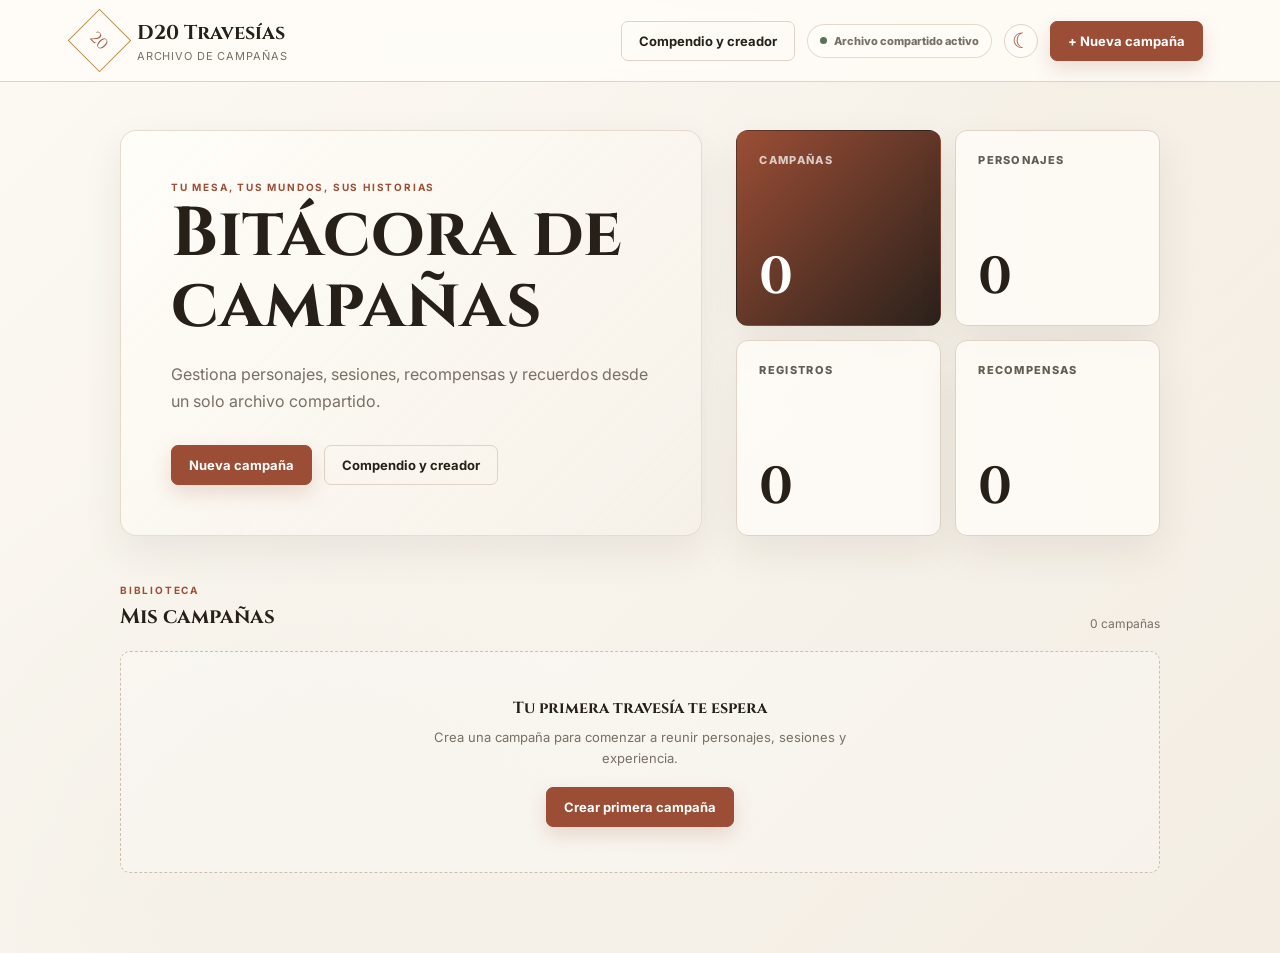
==== commit 2403d7c7: "Improve campaign flows and navigation" ====
--- a/campaigns/index.html
+++ b/campaigns/index.html
@@ -33,6 +33,7 @@
       </div>
       <div class="home-actions">
         <a class="secondary-button handbook-link" href="../">Compendio y creador</a>
+        <span id="campaign-storage-status" class="storage-status" aria-live="polite"></span>
         <button id="campaigns-mode-toggle" class="icon-button mode-toggle" type="button" aria-label="Usar modo oscuro" title="Usar modo oscuro">☾</button>
         <button id="open-campaign-form" class="primary-button new-campaign-button">+ Nueva campaña</button>
       </div>
@@ -91,7 +92,7 @@
       <label class="toggle-field"><input id="campaign-protected" type="checkbox"><span>Proteger esta campaña con contraseña</span></label>
       <div id="campaign-password-fields" class="hidden">
         <label>Contraseña<input id="campaign-password" type="password" minlength="4" maxlength="80" autocomplete="new-password" placeholder="Mínimo 4 caracteres"></label>
-        <p class="helper">La contraseña protege el acceso en este navegador. Al editar, déjala vacía para conservar la actual.</p>
+        <p class="helper">En local protege este navegador. En modo compartido desbloquea edición y administración. Al editar, déjala vacía para conservar la actual.</p>
       </div>
       <button type="submit" class="primary-button full-width">Guardar campaña</button>
     </form>
@@ -122,8 +123,8 @@
       </div>
 
       <nav class="nav" aria-label="Navegación principal">
-        <a class="nav-item handbook-nav-link" href="../"><span>↗</span> Compendio</a>
-        <button class="nav-item campaign-home-button" data-action="campaigns-home"><span>◇</span> Campañas</button>
+        <button type="button" class="nav-item campaign-home-button" data-action="campaigns-home"><span>←</span> Mis campañas</button>
+        <a class="nav-item handbook-nav-link" href="../"><span>↗</span> Compendio y creador</a>
         <button class="nav-item active" data-view="dashboard"><span>⌂</span> Resumen</button>
         <button class="nav-item" data-view="characters"><span>♙</span> Personajes</button>
         <button class="nav-item" data-view="new-session"><span>✦</span> Nueva sesión</button>
@@ -307,7 +308,7 @@
               <label>Tipo<select id="workspace-type-filter"></select></label>
               <label>Buscar<input id="workspace-search" type="search" placeholder="Nombre, etiqueta o texto..."></label>
             </div>
-            <div id="workspace-remote-warning" class="workspace-warning hidden">El guardado de páginas compartidas se activará cuando migremos el backend remoto.</div>
+            <div id="workspace-remote-warning" class="workspace-warning hidden"></div>
             <div id="workspace-entity-list" class="workspace-entity-list"></div>
           </aside>
 
@@ -382,7 +383,7 @@
               <div><p class="eyebrow">Archivo</p><h2>Elementos</h2></div>
             </div>
             <label>Buscar<input id="board-library-search" type="search" placeholder="Nombre, etiqueta o sesión..."></label>
-            <div id="board-remote-warning" class="workspace-warning hidden">El guardado de tableros compartidos se activará cuando migremos el backend remoto.</div>
+            <div id="board-remote-warning" class="workspace-warning hidden"></div>
             <div id="board-library-list" class="board-library-list"></div>
           </aside>
 
@@ -420,7 +421,7 @@
               <label>Tipo<select id="dm-tool-type-filter"></select></label>
               <label>Buscar<input id="dm-tool-search" type="search" placeholder="Nombre, etiqueta o detalle..."></label>
             </div>
-            <div id="dm-tool-remote-warning" class="workspace-warning hidden">El guardado de herramientas compartidas se activará cuando migremos el backend remoto.</div>
+            <div id="dm-tool-remote-warning" class="workspace-warning hidden"></div>
             <div id="dm-tool-list" class="dm-tool-list"></div>
           </aside>
 
--- a/campaigns/styles.css
+++ b/campaigns/styles.css
@@ -278,6 +278,7 @@
 .character-meta { min-width: 0; }
 .character-meta h3 { overflow: hidden; text-overflow: ellipsis; white-space: nowrap; }
 .character-meta p { margin: 4px 0 0; color: var(--muted); font-size: 11px; }
+.character-meta .character-note-excerpt { display: -webkit-box; margin-top: 8px; overflow: hidden; color: var(--ink); line-height: 1.35; -webkit-line-clamp: 2; -webkit-box-orient: vertical; }
 .level-badge { margin-left: auto; color: var(--accent); text-align: center; font: 700 11px Cinzel, serif; }
 .level-badge b { display: block; font-size: 22px; }
 .progress-track { height: 7px; margin: 20px 0 9px; overflow: hidden; border-radius: 10px; background: #e9e1d5; }
@@ -375,6 +376,8 @@
 .workspace-filters { display: grid; grid-template-columns: 1fr; gap: 10px; }
 .workspace-filters label { margin: 0; }
 .workspace-warning { padding: 11px 12px; border-left: 3px solid var(--gold); border-radius: 6px; color: var(--muted); background: color-mix(in srgb, var(--gold) 13%, transparent); font-size: 12px; line-height: 1.45; }
+.workspace-warning.is-remote { border-left-color: var(--green); background: color-mix(in srgb, var(--green) 13%, transparent); }
+.workspace-warning.is-local { border-left-color: var(--gold); }
 .workspace-entity-list { display: grid; gap: 10px; }
 .workspace-entry-card { width: 100%; padding: 14px; display: grid; gap: 7px; border: 1px solid var(--line); border-radius: 8px; color: var(--ink); background: #fffcf7; text-align: left; }
 .workspace-entry-card:hover,
@@ -648,6 +651,37 @@
   gap: 0.75rem;
 }
 
+.storage-status {
+  display: inline-flex;
+  min-height: 34px;
+  align-items: center;
+  border: 1px solid color-mix(in srgb, var(--line) 82%, transparent);
+  border-radius: 999px;
+  padding: 0 12px;
+  color: var(--muted);
+  background: rgba(255,253,248,.58);
+  font-size: 11px;
+  font-weight: 800;
+  white-space: nowrap;
+}
+
+.storage-status::before {
+  content: "";
+  width: 7px;
+  height: 7px;
+  margin-right: 7px;
+  border-radius: 50%;
+  background: var(--gold);
+}
+
+.storage-status.is-remote::before {
+  background: var(--green);
+}
+
+body.campaigns-dark .storage-status {
+  background: rgba(255,255,255,.04);
+}
+
 .handbook-link,
 .handbook-nav-link {
   text-decoration: none;
@@ -657,6 +691,10 @@
   .home-actions {
     align-items: stretch;
     flex-direction: column-reverse;
+  }
+
+  .storage-status {
+    justify-content: center;
   }
 }
 
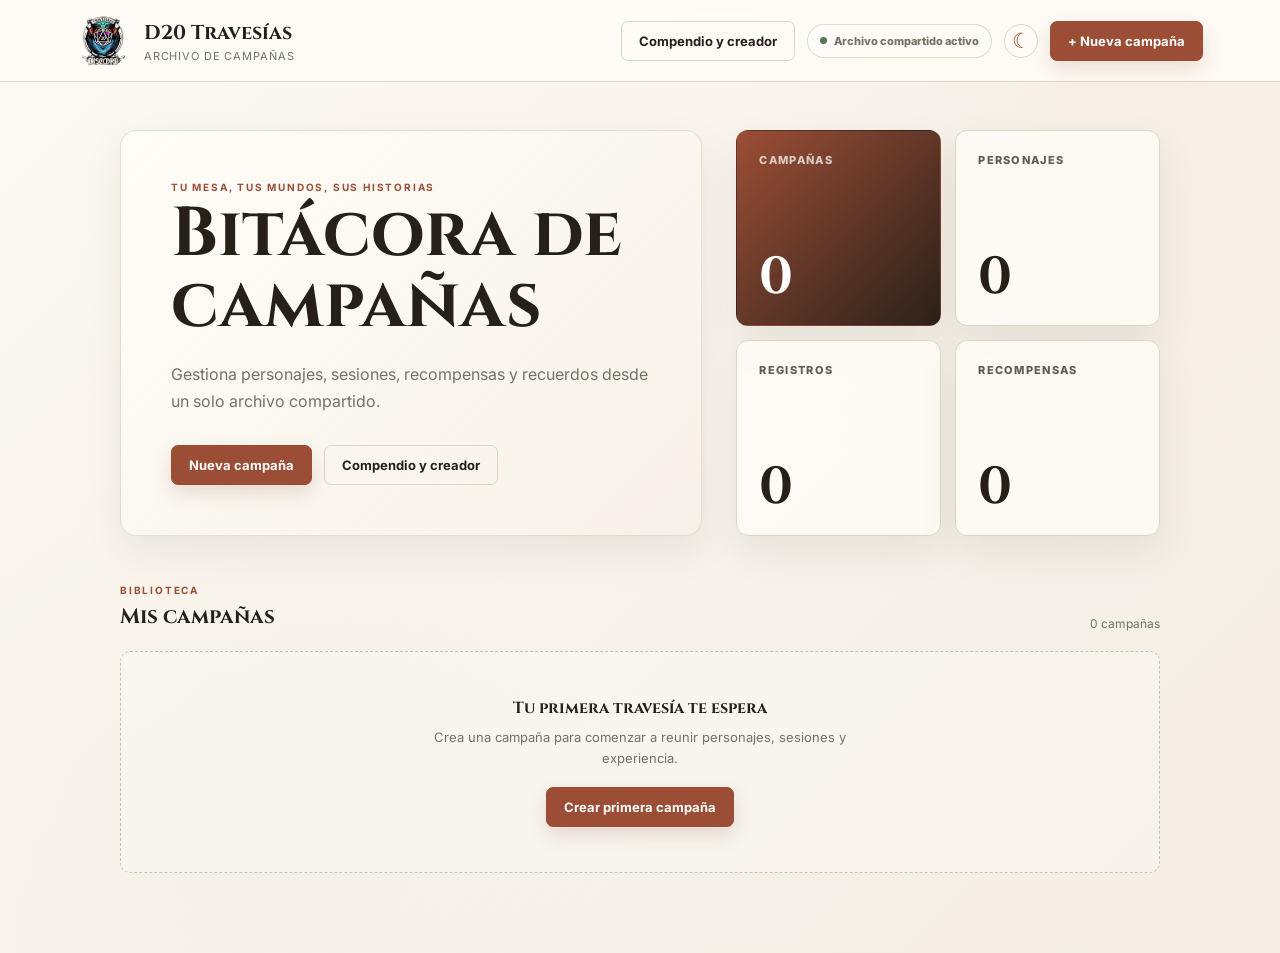
==== commit d46ff995: "feat: integrate D20 Travesias branding" ====
--- a/campaigns/index.html
+++ b/campaigns/index.html
@@ -3,6 +3,7 @@
 <head>
   <meta charset="UTF-8">
   <meta name="viewport" content="width=device-width, initial-scale=1.0">
+  <link rel="icon" type="image/png" href="/assets/icons/discord-travesias.png?v=20260718b">
   <meta name="theme-color" content="#15110d">
   <meta name="description" content="Archivo de campañas, personajes, sesiones y bitácora compartida para D20 Travesías.">
   <meta property="og:type" content="website">
@@ -28,7 +29,7 @@
   <section id="campaigns-home" class="campaigns-home">
     <header class="home-header">
       <div class="home-brand">
-        <div class="brand-mark">20</div>
+        <img class="brand-mark" src="/assets/icons/discord-travesias.png?v=20260718b" alt="">
         <div><strong>D20 Travesías</strong><span>Archivo de Campañas</span></div>
       </div>
       <div class="home-actions">
@@ -115,7 +116,7 @@
   <div id="campaign-app" class="app-shell hidden" data-theme="parchment">
     <aside class="sidebar">
       <div class="brand">
-        <div class="brand-mark">20</div>
+        <img class="brand-mark" src="/assets/icons/discord-travesias.png?v=20260718b" alt="">
         <div>
           <strong>D20 Travesías</strong>
           <span id="sidebar-campaign-name">Campaña</span>
--- a/campaigns/styles.css
+++ b/campaigns/styles.css
@@ -196,8 +196,7 @@
 .app-shell[data-font="arcane"] { --display-font:"Uncial Antiqua",serif; --body-font:Alegreya,serif; }
 .app-shell[data-font="modern"] { --display-font:Inter,sans-serif; --body-font:Inter,sans-serif; }
 .brand { display: flex; align-items: center; gap: 13px; margin: 0 4px 38px; }
-.brand-mark { width: 45px; height: 45px; display: grid; place-items: center; border: 1px solid #b88751; transform: rotate(45deg); color: #e4b67e; font-family: Cinzel, serif; }
-.brand-mark::first-line { transform: rotate(-45deg); }
+.brand-mark { width: 52px; height: 52px; flex: 0 0 52px; border: 0; object-fit: contain; }
 .brand strong, .brand span { display: block; }
 .brand strong { font: 700 18px Cinzel, serif; letter-spacing: .04em; }
 .brand span { color: #aaa094; font-size: 12px; }
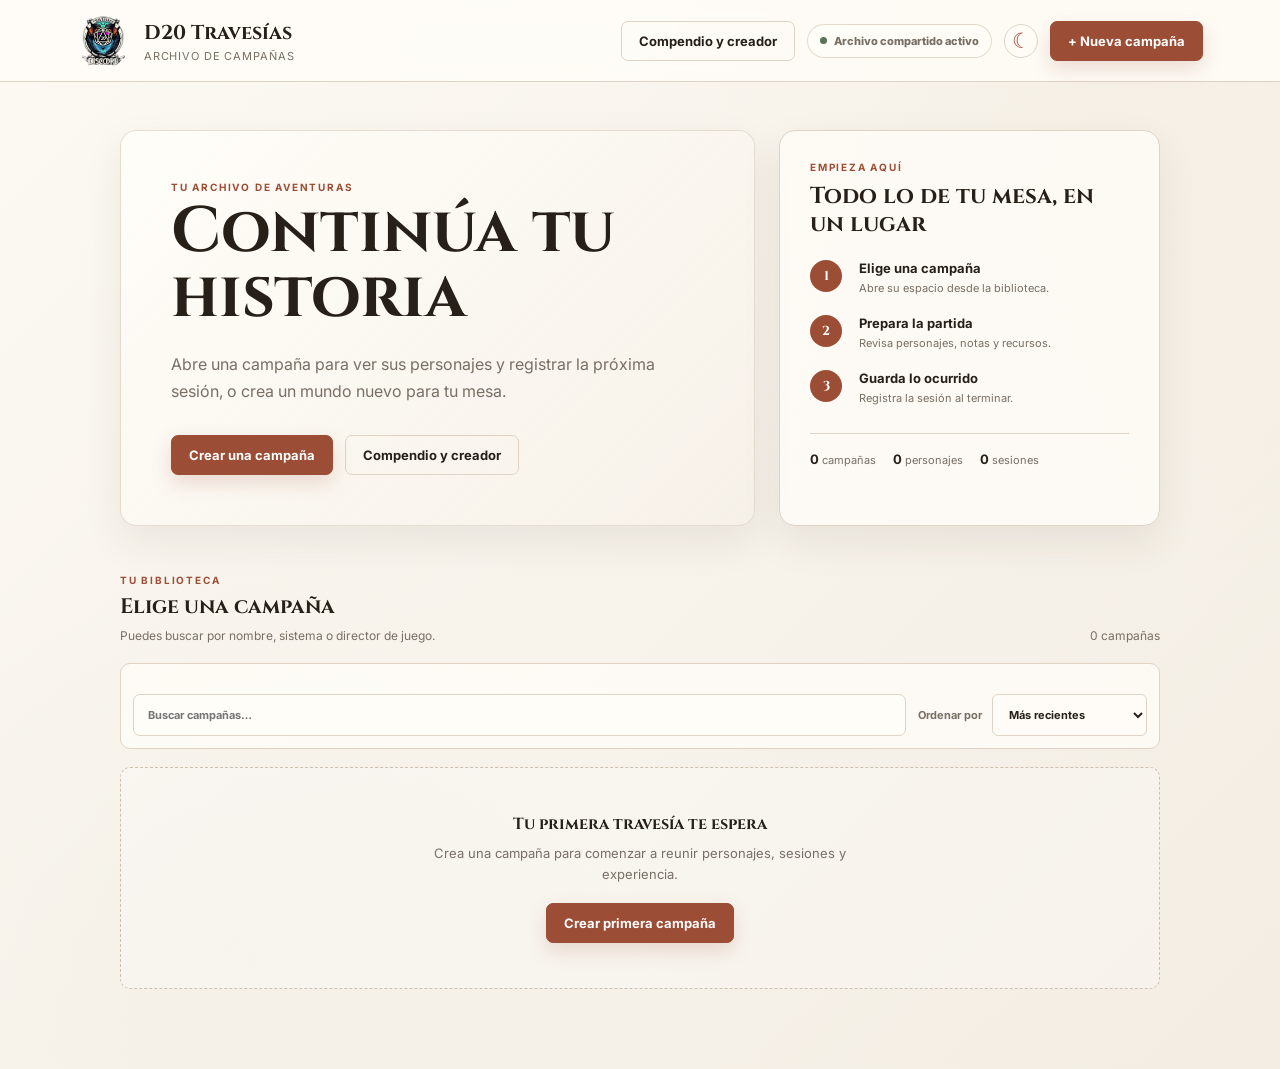
==== commit 4e8c4a8e: "Mejora biblioteca y personalizacion de campanas" ====
--- a/campaigns/index.html
+++ b/campaigns/index.html
@@ -22,7 +22,7 @@
   <title>D20 Travesías | Archivo de Campañas</title>
   <link rel="preconnect" href="https://fonts.googleapis.com">
   <link rel="preconnect" href="https://fonts.gstatic.com" crossorigin>
-  <link href="https://fonts.googleapis.com/css2?family=Alegreya:wght@500;600;700&family=Cinzel:wght@500;600;700&family=IM+Fell+English:ital@0;1&family=Inter:wght@400;500;600;700&family=MedievalSharp&family=Uncial+Antiqua&display=swap" rel="stylesheet">
+  <link href="https://fonts.googleapis.com/css2?family=Alegreya:wght@500;600;700&family=Cinzel:wght@500;600;700&family=Cormorant+Garamond:wght@500;600;700&family=Grenze+Gotisch:wght@500;600;700&family=IM+Fell+English:ital@0;1&family=Inter:wght@400;500;600;700&family=Marcellus&family=MedievalSharp&family=Spectral:wght@400;500;600;700&family=Uncial+Antiqua&display=swap" rel="stylesheet">
   <link rel="stylesheet" href="/campaigns/styles.css">
 </head>
 <body>
@@ -42,24 +42,37 @@
     <main class="home-main">
       <section class="home-hero">
         <div class="home-hero-copy">
-          <p class="eyebrow">Tu mesa, tus mundos, sus historias</p>
-          <h1>Bitácora de campañas</h1>
-          <p>Gestiona personajes, sesiones, recompensas y recuerdos desde un solo archivo compartido.</p>
+          <p class="eyebrow">Tu archivo de aventuras</p>
+          <h1>Continúa tu historia</h1>
+          <p>Abre una campaña para ver sus personajes y registrar la próxima sesión, o crea un mundo nuevo para tu mesa.</p>
           <div class="hero-actions">
-            <button id="hero-new-campaign" class="primary-button new-campaign-button">Nueva campaña</button>
+            <button id="hero-new-campaign" class="primary-button new-campaign-button">Crear una campaña</button>
             <a class="secondary-button" href="../">Compendio y creador</a>
           </div>
         </div>
-        <div class="home-overview" aria-label="Resumen del archivo">
-          <div class="overview-card strong"><span>Campañas</span><strong id="home-campaign-total">0</strong></div>
-          <div class="overview-card"><span>Personajes</span><strong id="home-character-total">0</strong></div>
-          <div class="overview-card"><span>Registros</span><strong id="home-session-total">0</strong></div>
-          <div class="overview-card"><span>Recompensas</span><strong id="home-award-total">0</strong></div>
-        </div>
-      </section>
-      <div class="section-heading">
-        <div><p class="eyebrow">Biblioteca</p><h2>Mis campañas</h2></div>
+        <aside class="home-guide" aria-label="Cómo usar el archivo">
+          <p class="eyebrow">Empieza aquí</p>
+          <h2>Todo lo de tu mesa, en un lugar</h2>
+          <ol>
+            <li><b>Elige una campaña</b><span>Abre su espacio desde la biblioteca.</span></li>
+            <li><b>Prepara la partida</b><span>Revisa personajes, notas y recursos.</span></li>
+            <li><b>Guarda lo ocurrido</b><span>Registra la sesión al terminar.</span></li>
+          </ol>
+          <div class="archive-summary" aria-label="Resumen del archivo">
+            <span><b id="home-campaign-total">0</b> campañas</span>
+            <span><b id="home-character-total">0</b> personajes</span>
+            <span><b id="home-session-total">0</b> sesiones</span>
+            <span class="visually-hidden"><b id="home-award-total">0</b> recompensas</span>
+          </div>
+        </aside>
+      </section>
+      <div class="section-heading library-heading">
+        <div><p class="eyebrow">Tu biblioteca</p><h2>Elige una campaña</h2><p class="section-help">Puedes buscar por nombre, sistema o director de juego.</p></div>
         <span id="campaign-count" class="quiet-label"></span>
+      </div>
+      <div class="campaign-library-controls" role="search">
+        <label class="campaign-filter"><span class="visually-hidden">Buscar campaña</span><input id="campaign-library-search" type="search" placeholder="Buscar campañas…" autocomplete="off"></label>
+        <label class="campaign-sort"><span>Ordenar por</span><select id="campaign-library-sort"><option value="recent">Más recientes</option><option value="name">Nombre</option><option value="activity">Más sesiones</option></select></label>
       </div>
       <div id="campaign-grid" class="campaign-library"></div>
     </main>
@@ -79,23 +92,46 @@
       </div>
       <label>Descripción<textarea id="campaign-description" rows="3" maxlength="300" placeholder="Una breve introducción a esta aventura..."></textarea></label>
       <div class="form-row">
-        <label>Tema visual<select id="campaign-theme"><option value="parchment">Pergamino clásico</option><option value="forest">Bosque antiguo</option><option value="ocean">Mareas arcanas</option><option value="night">Noche astral</option><option value="crimson">Reino carmesí</option></select></label>
-        <label>Estilo de letra<select id="campaign-font"><option value="classic">Clásica aventurera</option><option value="medieval">Medieval</option><option value="chronicle">Crónica antigua</option><option value="arcane">Arcana</option><option value="modern">Moderna y clara</option></select></label>
+        <label>Tema visual<select id="campaign-theme"><option value="parchment">Pergamino clásico</option><option value="forest">Bosque antiguo</option><option value="ocean">Mareas arcanas</option><option value="night">Noche astral</option><option value="crimson">Reino carmesí</option><option value="desert">Arenas del desierto</option><option value="frost">Reino de escarcha</option><option value="arcane-glow">Academia arcana</option><option value="neon">Neón urbano</option></select></label>
+        <label>Estilo de letra<select id="campaign-font"><option value="classic">Clásica aventurera</option><option value="medieval">Medieval</option><option value="chronicle">Crónica antigua</option><option value="arcane">Arcana</option><option value="modern">Moderna y clara</option><option value="imperial">Imperial elegante</option><option value="storybook">Relato fantástico</option><option value="gothic">Gótica dramática</option><option value="scholarly">Crónica legible</option></select></label>
       </div>
       <div class="form-row">
         <label>Apariencia<select id="campaign-appearance"><option value="light">Modo claro</option><option value="dark">Modo oscuro</option><option value="auto">Según la app</option></select></label>
         <label>Color distintivo<input id="campaign-color" type="color" value="#9b4e35"></label>
+      </div>
+      <label>Organización del resumen<select id="campaign-layout"><option value="balanced">Equilibrado</option><option value="story">Historia primero</option><option value="command">Panel de mando</option><option value="compact">Compacto</option></select></label>
+      <div id="layout-preview" class="layout-preview" data-layout="balanced" aria-label="Vista previa de la organización">
+        <span class="layout-preview-stats">Métricas</span><span class="layout-preview-search">Buscador</span><span class="layout-preview-party">Personajes</span><span class="layout-preview-history">Historia</span>
       </div>
       <div id="font-preview" class="font-preview" data-font="classic"><span>Vista previa</span><strong>La leyenda comienza aquí</strong></div>
       <label>Imagen de portada o banner<input id="campaign-banner" type="file" accept="image/png,image/jpeg,image/webp"></label>
       <div id="campaign-banner-preview" class="banner-preview"><span>Sin imagen selecciónada</span></div>
       <button id="remove-campaign-banner" type="button" class="text-button hidden">Quitar imagen</button>
-      <label class="toggle-field"><input id="campaign-protected" type="checkbox"><span>Proteger esta campaña con contraseña</span></label>
-      <div id="campaign-password-fields" class="hidden">
-        <label>Contraseña<input id="campaign-password" type="password" minlength="4" maxlength="80" autocomplete="new-password" placeholder="Mínimo 4 caracteres"></label>
-        <p class="helper">En local protege este navegador. En modo compartido desbloquea edición y administración. Al editar, déjala vacía para conservar la actual.</p>
-      </div>
-      <button type="submit" class="primary-button full-width">Guardar campaña</button>
+      <section id="campaign-security-panel" class="security-panel" data-state="off">
+        <input id="campaign-protected" type="checkbox" class="hidden" tabindex="-1" aria-hidden="true">
+        <div class="security-panel-heading">
+          <div><span class="security-kicker">Seguridad</span><strong id="campaign-security-title">Sin protección</strong></div>
+          <span id="campaign-security-badge" class="security-badge">Abierta</span>
+        </div>
+        <p id="campaign-security-copy" class="helper">Cualquiera con el enlace puede abrir y editar esta campaña.</p>
+        <div id="campaign-security-actions" class="security-actions">
+          <button id="configure-protection" type="button" class="secondary-button">Proteger campaña</button>
+          <button id="remove-protection" type="button" class="text-button danger-button hidden">Quitar protección</button>
+        </div>
+        <div id="campaign-password-fields" class="security-password-fields hidden">
+          <div class="form-row">
+            <label>Nueva contraseña<input id="campaign-password" type="password" minlength="4" maxlength="80" autocomplete="new-password" placeholder="Mínimo 4 caracteres"></label>
+            <label>Repetir contraseña<input id="campaign-password-confirm" type="password" minlength="4" maxlength="80" autocomplete="new-password" placeholder="Repite la contraseña"></label>
+          </div>
+          <p class="helper">Al guardar, la protección se activará y crearemos automáticamente un código de recuperación.</p>
+          <button id="cancel-protection-change" type="button" class="text-button">Cancelar cambio</button>
+        </div>
+        <div id="campaign-recovery-tools" class="recovery-tools hidden">
+          <div><strong>Recuperación</strong><span id="campaign-recovery-status">Código configurado</span></div>
+          <button id="generate-recovery-code" type="button" class="secondary-button">Renovar código</button>
+        </div>
+      </section>
+      <button id="save-campaign" type="submit" class="primary-button full-width">Guardar campaña</button>
     </form>
   </div>
 
@@ -110,6 +146,56 @@
       <label>Contraseña<input id="unlock-password" type="password" required autocomplete="current-password"></label>
       <p id="unlock-error" class="form-error hidden">La contraseña no es correcta.</p>
       <button type="submit" class="primary-button full-width">Entrar</button>
+      <button id="forgot-password" type="button" class="text-button">Olvidé mi contraseña</button>
+    </form>
+  </div>
+
+  <div id="recovery-modal" class="modal hidden" role="dialog" aria-modal="true" aria-labelledby="recovery-title">
+    <form id="recovery-form" class="modal-card compact-modal">
+      <input id="recovery-campaign-id" type="hidden">
+      <div class="modal-heading">
+        <div><p class="eyebrow">Recuperación segura</p><h2 id="recovery-title">Restablecer contraseña</h2></div>
+        <button id="close-recovery-form" type="button" class="icon-button" aria-label="Cerrar">×</button>
+      </div>
+      <div id="recovery-reset-fields">
+        <p class="helper">Introduce el código guardado cuando se configuró la recuperación.</p>
+        <label>Código de recuperación<input id="recovery-code" required maxlength="20" autocomplete="off" placeholder="XXXX-XXXX-XXXX"></label>
+        <label>Nueva contraseña<input id="recovery-password" type="password" required minlength="4" maxlength="80" autocomplete="new-password"></label>
+        <label>Repetir contraseña<input id="recovery-password-confirm" type="password" required minlength="4" maxlength="80" autocomplete="new-password"></label>
+        <p id="recovery-error" class="form-error hidden">Revisa el código y las contraseñas.</p>
+        <button type="submit" class="primary-button full-width">Restablecer contraseña</button>
+      </div>
+      <div id="recovery-result" class="recovery-result hidden">
+        <div class="security-success-mark" aria-hidden="true">✓</div>
+        <h3 id="recovery-result-title">Campaña protegida correctamente</h3>
+        <p id="recovery-result-copy">Guarda este código. Se muestra una sola vez y permite recuperar el acceso si olvidas la contraseña.</p>
+        <output id="recovery-code-result"></output>
+        <button id="copy-recovery-code" type="button" class="secondary-button full-width">Copiar código</button>
+        <label class="recovery-confirmation"><input id="recovery-code-saved" type="checkbox"> <span>He guardado mi código de recuperación</span></label>
+        <button id="finish-recovery" type="button" class="primary-button full-width" disabled>Finalizar</button>
+      </div>
+    </form>
+  </div>
+
+  <div id="session-edit-modal" class="modal hidden" role="dialog" aria-modal="true" aria-labelledby="session-edit-title">
+    <form id="session-edit-form" class="modal-card">
+      <input id="session-edit-id" type="hidden">
+      <div class="modal-heading">
+        <div><p class="eyebrow">Corregir bitácora</p><h2 id="session-edit-title">Editar sesión</h2></div>
+        <button id="close-session-edit" type="button" class="icon-button" aria-label="Cerrar">×</button>
+      </div>
+      <div class="form-row">
+        <label>Número<input id="session-edit-number" required type="number" min="1" step="1"></label>
+        <label>Fecha<input id="session-edit-date" required type="date"></label>
+      </div>
+      <label>Nombre de la sesión<input id="session-edit-name" required maxlength="100"></label>
+      <div class="session-edit-awards-heading">
+        <div><strong>Puntos otorgados</strong><small>La diferencia se aplicará automáticamente a cada personaje.</small></div>
+        <strong id="session-edit-total">0 PX</strong>
+      </div>
+      <div id="session-edit-allocations" class="session-edit-allocations"></div>
+      <p id="session-edit-error" class="form-error hidden">No se pudo actualizar la sesión.</p>
+      <button type="submit" class="primary-button full-width">Guardar correcciones</button>
     </form>
   </div>
 
@@ -138,6 +224,7 @@
       <div class="sidebar-footer">
         <p>Los datos se guardan en este navegador.</p>
         <button id="open-campaign-tutorial" class="text-button" type="button">Ver tutorial</button>
+        <button id="lock-campaign-now" class="text-button hidden" type="button">Bloquear campaña ahora</button>
         <button id="export-data" class="text-button">Exportar respaldo</button>
         <label class="text-button file-button">Importar respaldo<input id="import-data" type="file" accept="application/json"></label>
       </div>
@@ -154,7 +241,7 @@
 
       <section id="dashboard-view" class="view active">
         <div id="stats-grid" class="stats-grid"></div>
-        <div class="panel campaign-search-panel">
+        <div class="panel campaign-search-panel dashboard-search">
           <div class="panel-heading">
             <div>
               <p class="eyebrow">Archivo de campaña</p>
@@ -182,22 +269,26 @@
           </div>
           <div id="campaign-search-results" class="campaign-search-results"></div>
         </div>
-        <div class="section-heading">
-          <div>
-            <p class="eyebrow">Compañía</p>
-            <h2>Progreso de personajes</h2>
-          </div>
-          <button class="secondary-button" data-go="characters">Gestionar personajes</button>
-        </div>
-        <div id="dashboard-characters" class="character-grid"></div>
-        <div class="section-heading compact-heading">
-          <div>
-            <p class="eyebrow">Historia reciente</p>
-            <h2>Últimas sesiones</h2>
-          </div>
-          <button class="text-button" data-go="log">Ver bitácora completa</button>
-        </div>
-        <div id="recent-sessions" class="timeline"></div>
+        <section class="dashboard-block dashboard-party">
+          <div class="section-heading">
+            <div>
+              <p class="eyebrow">Compañía</p>
+              <h2>Progreso de personajes</h2>
+            </div>
+            <button class="secondary-button" data-go="characters">Gestionar personajes</button>
+          </div>
+          <div id="dashboard-characters" class="character-grid"></div>
+        </section>
+        <section class="dashboard-block dashboard-history">
+          <div class="section-heading compact-heading">
+            <div>
+              <p class="eyebrow">Historia reciente</p>
+              <h2>Últimas sesiones</h2>
+            </div>
+            <button class="text-button" data-go="log">Ver bitácora completa</button>
+          </div>
+          <div id="recent-sessions" class="timeline"></div>
+        </section>
       </section>
 
       <section id="characters-view" class="view">
--- a/campaigns/styles.css
+++ b/campaigns/styles.css
@@ -47,10 +47,10 @@
 .home-brand strong { font: 700 20px Cinzel, serif; }
 .home-brand span { margin-top: 3px; color: var(--muted); font-size: 11px; letter-spacing: .08em; text-transform: uppercase; }
 .home-main { max-width: 1180px; margin: auto; padding: 48px clamp(24px, 6vw, 70px) 80px; }
-.home-hero { display: grid; grid-template-columns: minmax(0, 1.1fr) minmax(340px, .8fr); gap: 34px; align-items: stretch; margin-bottom: 42px; }
+.home-hero { display: grid; grid-template-columns: minmax(0, 1.25fr) minmax(330px, .75fr); gap: 24px; align-items: stretch; margin-bottom: 36px; }
 .home-hero-copy { min-height: 318px; padding: clamp(30px, 5vw, 50px); display: flex; flex-direction: column; justify-content: center; border: 1px solid color-mix(in srgb, var(--line) 75%, transparent); border-radius: 16px; background: linear-gradient(135deg, rgba(255,253,248,.92), rgba(246,240,231,.74)); box-shadow: var(--shadow); }
 body.campaigns-dark .home-hero-copy { background: linear-gradient(135deg, rgba(32,28,25,.96), rgba(24,21,18,.82)); }
-.home-hero h1 { max-width: 680px; font-size: clamp(42px, 5.4vw, 76px); line-height: 1.02; }
+.home-hero h1 { max-width: 680px; font-size: clamp(40px, 5vw, 68px); line-height: 1.02; }
 .home-hero-copy > p:last-of-type { max-width: 590px; margin: 20px 0 0; color: var(--muted); font-size: 16px; line-height: 1.7; }
 .hero-actions { display: flex; flex-wrap: wrap; gap: 12px; margin-top: 30px; }
 .home-overview { display: grid; grid-template-columns: repeat(2, minmax(0, 1fr)); gap: 14px; }
@@ -59,16 +59,33 @@
 .overview-card.strong { color: white; border-color: transparent; background: linear-gradient(135deg, var(--accent), #2b211b); }
 .overview-card span { color: inherit; opacity: .72; font-size: 11px; font-weight: 800; letter-spacing: .12em; text-transform: uppercase; }
 .overview-card strong { font: 700 clamp(34px, 5vw, 52px) Cinzel, serif; line-height: 1; }
+.home-guide { padding: 30px; border: 1px solid var(--line); border-radius: 16px; background: rgba(255,253,248,.82); box-shadow: var(--shadow); }
+body.campaigns-dark .home-guide { background: rgba(32,28,25,.84); }
+.home-guide h2 { margin: 10px 0 22px; font: 700 23px/1.2 var(--display-font); }
+.home-guide ol { margin: 0; padding: 0; display: grid; gap: 17px; list-style: none; counter-reset: guide; }
+.home-guide li { position: relative; min-height: 38px; padding-left: 49px; display: grid; gap: 3px; counter-increment: guide; }
+.home-guide li::before { content: counter(guide); position: absolute; left: 0; top: 0; width: 32px; height: 32px; display: grid; place-items: center; border-radius: 50%; color: white; background: var(--accent); font: 700 13px var(--display-font); }
+.home-guide li b { font-size: 13px; }
+.home-guide li span { color: var(--muted); font-size: 11px; line-height: 1.4; }
+.archive-summary { margin-top: 25px; padding-top: 17px; display: flex; flex-wrap: wrap; gap: 8px 17px; border-top: 1px solid var(--line); color: var(--muted); font-size: 11px; }
+.archive-summary b { color: var(--ink); font-size: 13px; }
+.visually-hidden { position: absolute !important; width: 1px; height: 1px; padding: 0; overflow: hidden; clip: rect(0,0,0,0); white-space: nowrap; border: 0; }
 .quiet-label { color: var(--muted); font-size: 12px; }
-.campaign-library { display: grid; grid-template-columns: repeat(auto-fit, minmax(320px, 1fr)); gap: 20px; align-items: stretch; }
+.section-help { margin: 7px 0 0; color: var(--muted); font-size: 12px; }
+.campaign-library-controls { margin-bottom: 18px; padding: 12px; display: grid; grid-template-columns: minmax(220px, 1fr) auto; gap: 12px; border: 1px solid var(--line); border-radius: 10px; background: color-mix(in srgb, var(--paper) 82%, transparent); }
+.campaign-filter input { width: 100%; height: 42px; padding: 0 14px; border: 1px solid var(--line); border-radius: 7px; color: var(--ink); background: var(--paper); outline: none; }
+.campaign-filter input:focus { border-color: var(--accent); box-shadow: 0 0 0 3px color-mix(in srgb, var(--accent) 14%, transparent); }
+.campaign-sort { display: flex; align-items: center; gap: 10px; color: var(--muted); font-size: 11px; white-space: nowrap; }
+.campaign-sort select { min-width: 155px; height: 42px; }
+.campaign-library { display: grid; grid-template-columns: repeat(auto-fill, minmax(280px, 1fr)); gap: 16px; align-items: stretch; }
 .campaign-library.single-campaign { grid-template-columns: minmax(320px, 720px); }
-.campaign-card { position: relative; min-height: 330px; padding: 0; display: flex; flex-direction: column; overflow: hidden; border: 1px solid var(--line); border-radius: 12px; background: var(--paper); box-shadow: var(--shadow); animation: item-enter .24s ease both; transition: .22s ease; }
+.campaign-card { position: relative; min-height: 300px; padding: 0; display: flex; flex-direction: column; overflow: hidden; border: 1px solid var(--line); border-radius: 12px; background: var(--paper); box-shadow: var(--shadow); animation: item-enter .24s ease both; transition: .22s ease; }
 .campaign-card:hover { transform: translateY(-4px); box-shadow: 0 22px 48px rgba(53,39,25,.13); }
 .campaign-card::before { content: ''; position: absolute; inset: 0 0 auto; height: 6px; background: var(--campaign-color); }
 .campaign-card::after { content: '20'; position: absolute; right: -20px; top: 20px; color: color-mix(in srgb, var(--campaign-color) 12%, transparent); font: 700 120px Cinzel, serif; transform: rotate(-12deg); pointer-events: none; }
-.campaign-card-banner { height: 136px; background: linear-gradient(135deg, var(--campaign-color), #221a15); background-position: center; background-size: cover; }
+.campaign-card-banner { height: 104px; background: linear-gradient(135deg, var(--campaign-color), #221a15); background-position: center; background-size: cover; }
 .campaign-card-banner::after { content: ''; display: block; width: 100%; height: 100%; background: linear-gradient(180deg, transparent 35%, rgba(25,18,13,.55)); }
-.campaign-card-content { position: relative; z-index: 1; flex: 1; padding: 20px 26px 16px; }
+.campaign-card-content { position: relative; z-index: 1; flex: 1; padding: 18px 20px 14px; }
 .campaign-card h3 { margin-top: 16px; font-size: 21px; font-family: var(--card-display-font, Cinzel, serif); }
 .campaign-card p { color: var(--muted); font-size: 13px; line-height: 1.55; }
 .campaign-meta { display: flex; flex-wrap: wrap; gap: 8px; margin-top: 18px; color: var(--muted); font-size: 10px; }
@@ -76,7 +93,8 @@
 body.campaigns-dark .campaign-meta span { background: rgba(255,255,255,.04); }
 .campaign-next-step { margin-top: 16px; padding: 10px 12px; border-left: 3px solid var(--campaign-color); border-radius: 6px; color: var(--ink); background: color-mix(in srgb, var(--campaign-color) 8%, transparent); font-size: 12px; font-weight: 700; }
 body.campaigns-dark .campaign-next-step { background: color-mix(in srgb, var(--campaign-color) 15%, transparent); }
-.campaign-card-actions { position: relative; z-index: 1; margin: 0 26px; padding: 16px 0 22px; display: grid; grid-template-columns: minmax(150px, .8fr) 1fr; gap: 14px; align-items: center; border-top: 1px solid var(--line); }
+.campaign-card-actions { position: relative; z-index: 1; margin: 0 20px; padding: 14px 0 18px; display: grid; gap: 12px; align-items: center; border-top: 1px solid var(--line); }
+.campaign-card-actions .open-campaign { width: 100%; text-align: center; }
 .lock-label { display: inline-flex; align-items: center; gap: 5px; color: var(--accent); font-weight: 700; }
 .campaign-card-tools { display: flex; flex-wrap: wrap; gap: 12px; justify-content: flex-end; }
 .modal { position: fixed; inset: 0; padding: 22px; display: grid; place-items: center; background: rgba(20,16,12,.72); backdrop-filter: blur(5px); z-index: 50; }
@@ -105,6 +123,34 @@
 .toggle-field { grid-template-columns: auto 1fr; align-items: center; gap: 10px; padding: 13px; border: 1px solid var(--line); border-radius: 7px; }
 .toggle-field input, .historical-session input { width: 17px; height: 17px; accent-color: var(--accent); }
 .form-error { color: #a43d32; font-size: 11px; font-weight: 700; }
+.recovery-tools { margin: 12px 0 20px; padding: 13px; display: flex; align-items: center; justify-content: space-between; gap: 14px; border: 1px solid var(--line); border-radius: 8px; }
+.recovery-tools div { display: grid; gap: 3px; }
+.recovery-tools span { color: var(--muted); font-size: 12px; }
+.recovery-result { text-align: center; }
+.recovery-result output { display: block; margin: 18px 0; padding: 16px; border: 1px dashed var(--accent); border-radius: 8px; font: 700 22px/1.2 monospace; letter-spacing: .08em; background: rgba(155,78,53,.08); user-select: all; }
+.recovery-result .full-width + .full-width { margin-top: 10px; }
+.security-panel { margin: 18px 0 22px; padding: 18px; border: 1px solid var(--line); border-radius: 10px; background: color-mix(in srgb, var(--paper) 88%, var(--accent) 12%); }
+.security-panel[data-state="on"] { border-color: color-mix(in srgb, var(--accent) 55%, var(--line)); }
+.security-panel[data-state="pending"] { border-style: dashed; border-color: var(--gold); }
+.security-panel-heading, .security-actions { display: flex; align-items: center; justify-content: space-between; gap: 14px; }
+.security-panel-heading > div { display: grid; gap: 3px; }
+.security-kicker { color: var(--muted); font-size: 10px; font-weight: 800; letter-spacing: .1em; text-transform: uppercase; }
+.security-badge { padding: 5px 9px; border-radius: 999px; color: var(--muted); background: color-mix(in srgb, var(--line) 55%, transparent); font-size: 10px; font-weight: 800; text-transform: uppercase; }
+.security-panel[data-state="on"] .security-badge { color: #27643d; background: rgba(57, 145, 88, .14); }
+.security-panel[data-state="pending"] .security-badge { color: #805d17; background: rgba(190, 142, 44, .16); }
+.security-password-fields { margin-top: 16px; padding-top: 16px; border-top: 1px solid var(--line); }
+.security-actions { justify-content: flex-start; flex-wrap: wrap; }
+.security-success-mark { width: 54px; height: 54px; margin: 0 auto 12px; display: grid; place-items: center; border-radius: 50%; color: white; background: #357d4c; font-size: 28px; font-weight: 800; }
+.recovery-result h3 { margin-bottom: 8px; font-family: var(--display-font); }
+.recovery-confirmation { margin: 14px 0; display: flex; align-items: center; justify-content: center; gap: 8px; text-align: left; }
+.recovery-confirmation input { width: 17px; height: 17px; accent-color: var(--accent); }
+.session-edit-awards-heading { margin: 18px 0 10px; display: flex; align-items: end; justify-content: space-between; gap: 16px; }
+.session-edit-awards-heading div { display: grid; gap: 3px; }
+.session-edit-awards-heading small { color: var(--muted); font-size: 12px; }
+.session-edit-allocations { margin-bottom: 18px; display: grid; gap: 8px; }
+.session-edit-allocation { padding: 11px 12px; display: grid; grid-template-columns: 1fr minmax(110px, 150px); align-items: center; gap: 14px; border: 1px solid var(--line); border-radius: 8px; }
+.session-edit-allocation label { margin: 0; }
+.log-footer { gap: 10px; }
 .font-preview { margin-top: 12px; padding: 17px; display: grid; gap: 5px; border: 1px solid var(--line); border-radius: 8px; background: #f8f2e9; }
 .font-preview span { color: var(--muted); font: 700 9px Inter,sans-serif; letter-spacing: .13em; text-transform: uppercase; }
 .font-preview strong { font-size: 22px; font-weight: 600; }
@@ -113,6 +159,19 @@
 .font-preview[data-font="chronicle"] strong { font-family: "IM Fell English",serif; }
 .font-preview[data-font="arcane"] strong { font-family: "Uncial Antiqua",serif; }
 .font-preview[data-font="modern"] strong { font-family: Inter,sans-serif; }
+.font-preview[data-font="imperial"] strong { font-family: Marcellus,serif; }
+.font-preview[data-font="storybook"] strong { font-family: "Cormorant Garamond",serif; }
+.font-preview[data-font="gothic"] strong { font-family: "Grenze Gotisch",serif; }
+.font-preview[data-font="scholarly"] strong { font-family: Spectral,serif; }
+.layout-preview { min-height: 116px; margin: 10px 0 4px; padding: 10px; display: grid; grid-template-columns: repeat(2,minmax(0,1fr)); grid-template-areas: "stats stats" "search search" "party history"; gap: 7px; border: 1px solid var(--line); border-radius: 8px; background: #f8f2e9; }
+.layout-preview span { min-height: 25px; display: grid; place-items: center; border: 1px solid color-mix(in srgb,var(--accent) 24%,var(--line)); border-radius: 5px; color: var(--muted); background: color-mix(in srgb,var(--accent) 6%,var(--paper)); font-size: 9px; font-weight: 800; text-transform: uppercase; }
+.layout-preview-stats { grid-area: stats; }
+.layout-preview-search { grid-area: search; }
+.layout-preview-party { grid-area: party; }
+.layout-preview-history { grid-area: history; }
+.layout-preview[data-layout="story"] { grid-template-areas: "history history" "party party" "stats search"; }
+.layout-preview[data-layout="command"] { grid-template-areas: "stats stats" "party history" "search search"; }
+.layout-preview[data-layout="compact"] { grid-template-areas: "stats search" "party history"; grid-template-rows: repeat(2,1fr); }
 body.campaigns-dark .modal label { color: #d7cbbd; }
 body.campaigns-dark .modal input,
 body.campaigns-dark .modal textarea,
@@ -121,6 +180,7 @@
 body.campaigns-dark .onboarding-stepper button { color: var(--ink); background: #181512; border-color: var(--line); }
 body.campaigns-dark .onboarding-stepper button.active { color: white; background: var(--accent); border-color: var(--accent); }
 body.campaigns-dark .modal .font-preview,
+body.campaigns-dark .modal .layout-preview,
 body.campaigns-dark .modal .banner-preview,
 body.campaigns-dark .modal .toggle-field { background-color: #181512; border-color: var(--line); }
 .sidebar { position: fixed; inset: 0 auto 0 0; width: 250px; padding: 30px 22px; color: #f9f2e8; background: var(--sidebar); display: flex; flex-direction: column; z-index: 10; }
@@ -128,6 +188,10 @@
 .app-shell[data-theme="ocean"] { --bg:#e7eff1; --paper:#fbfdfd; --ink:#17282e; --muted:#61747a; --line:#c9d8dc; --sidebar:#10242b; --gold:#b28a55; }
 .app-shell[data-theme="night"] { --bg:#eae8f0; --paper:#fcfbff; --ink:#252133; --muted:#706a7d; --line:#d6d0df; --sidebar:#181522; --gold:#ac8b59; }
 .app-shell[data-theme="crimson"] { --bg:#f0e7e5; --paper:#fffafa; --ink:#301d1c; --muted:#7d6967; --line:#dfcecb; --sidebar:#261312; --gold:#bd9152; }
+.app-shell[data-theme="desert"] { --bg:#efe4d1; --paper:#fffaf0; --ink:#332418; --muted:#806f5d; --line:#ddc8a7; --sidebar:#2b1c12; --gold:#c78b3c; }
+.app-shell[data-theme="frost"] { --bg:#e7f0f3; --paper:#fbfeff; --ink:#172a34; --muted:#627985; --line:#c7dbe2; --sidebar:#112630; --gold:#76a9bd; }
+.app-shell[data-theme="arcane-glow"] { --bg:#eee9f4; --paper:#fefbff; --ink:#2d2038; --muted:#766880; --line:#d9cde2; --sidebar:#21152b; --gold:#b78ad0; }
+.app-shell[data-theme="neon"] { --bg:#e7eeee; --paper:#f9ffff; --ink:#13292c; --muted:#5b7475; --line:#bfd5d3; --sidebar:#0c2022; --gold:#d15d91; }
 .app-shell[data-appearance="dark"] { --bg:#12100f; --paper:#201c19; --ink:#f1e9dd; --muted:#aaa095; --line:#3d352f; --sidebar:#0c0a09; --shadow:0 16px 40px rgba(0,0,0,.3); color-scheme:dark; }
 .app-shell[data-appearance="dark"] .main-content { background: radial-gradient(circle at 80% 5%, color-mix(in srgb, var(--accent) 10%, transparent), transparent 28%), var(--bg); }
 .app-shell[data-appearance="dark"] .stat-card,
@@ -195,6 +259,10 @@
 .app-shell[data-font="chronicle"] { --display-font:"IM Fell English",serif; --body-font:Alegreya,serif; }
 .app-shell[data-font="arcane"] { --display-font:"Uncial Antiqua",serif; --body-font:Alegreya,serif; }
 .app-shell[data-font="modern"] { --display-font:Inter,sans-serif; --body-font:Inter,sans-serif; }
+.app-shell[data-font="imperial"] { --display-font:Marcellus,serif; --body-font:Spectral,serif; }
+.app-shell[data-font="storybook"] { --display-font:"Cormorant Garamond",serif; --body-font:Alegreya,serif; }
+.app-shell[data-font="gothic"] { --display-font:"Grenze Gotisch",serif; --body-font:Spectral,serif; }
+.app-shell[data-font="scholarly"] { --display-font:Spectral,serif; --body-font:Spectral,serif; }
 .brand { display: flex; align-items: center; gap: 13px; margin: 0 4px 38px; }
 .brand-mark { width: 52px; height: 52px; flex: 0 0 52px; border: 0; object-fit: contain; }
 .brand strong, .brand span { display: block; }
@@ -224,6 +292,27 @@
 .helper { margin: 7px 0 22px; color: var(--muted); font-size: 12px; line-height: 1.55; }
 .view { display: none; }
 .view.active { display: block; animation: section-enter .22s ease both; }
+#dashboard-view.active { display: grid; grid-template-columns: repeat(12,minmax(0,1fr)); gap: 0 24px; }
+#dashboard-view > .stats-grid,
+#dashboard-view > .dashboard-search,
+#dashboard-view > .dashboard-block { grid-column: 1 / -1; }
+.dashboard-block .section-heading { margin-top: 48px; }
+.app-shell[data-layout="story"] .dashboard-history { order: 2; }
+.app-shell[data-layout="story"] .dashboard-party { order: 3; }
+.app-shell[data-layout="story"] .dashboard-search { order: 4; }
+.app-shell[data-layout="story"] #stats-grid { order: 1; }
+.app-shell[data-layout="command"] #stats-grid { order: 1; }
+.app-shell[data-layout="command"] .dashboard-search { order: 2; }
+.app-shell[data-layout="command"] .dashboard-party { grid-column: 1 / 7; order: 3; }
+.app-shell[data-layout="command"] .dashboard-history { grid-column: 7 / -1; order: 4; }
+.app-shell[data-layout="command"] .dashboard-party .character-grid { grid-template-columns: repeat(2,minmax(0,1fr)); }
+.app-shell[data-layout="compact"] #stats-grid { order: 1; }
+.app-shell[data-layout="compact"] .dashboard-search { order: 2; }
+.app-shell[data-layout="compact"] .dashboard-party { grid-column: 1 / 7; order: 3; }
+.app-shell[data-layout="compact"] .dashboard-history { grid-column: 7 / -1; order: 4; }
+.app-shell[data-layout="compact"] .stat-card { padding: 15px; }
+.app-shell[data-layout="compact"] .stat-card strong { font-size: 23px; }
+.app-shell[data-layout="compact"] .dashboard-party .character-grid { grid-template-columns: 1fr; }
 @keyframes section-enter {
   from { opacity: 0; transform: translateY(8px); }
   to { opacity: 1; transform: translateY(0); }
@@ -567,6 +656,10 @@
   .overview-card { min-height: 118px; }
   .stats-grid { grid-template-columns: repeat(2, 1fr); }
   .character-grid { grid-template-columns: repeat(2, 1fr); }
+  .app-shell[data-layout="command"] .dashboard-party,
+  .app-shell[data-layout="command"] .dashboard-history,
+  .app-shell[data-layout="compact"] .dashboard-party,
+  .app-shell[data-layout="compact"] .dashboard-history { grid-column: 1 / -1; }
   .session-header { align-items: start; flex-direction: column; }
   .session-fields { width: 100%; }
 }
@@ -604,6 +697,8 @@
   .hero-actions { flex-direction: column; }
   .home-overview { grid-template-columns: 1fr; }
   .campaign-library { grid-template-columns: 1fr; }
+  .campaign-library-controls { grid-template-columns: 1fr; }
+  .campaign-sort { justify-content: space-between; }
   .campaign-card-actions { grid-template-columns: 1fr; }
   .campaign-card-tools { justify-content: flex-start; }
   .topbar .primary-button { display: none; }
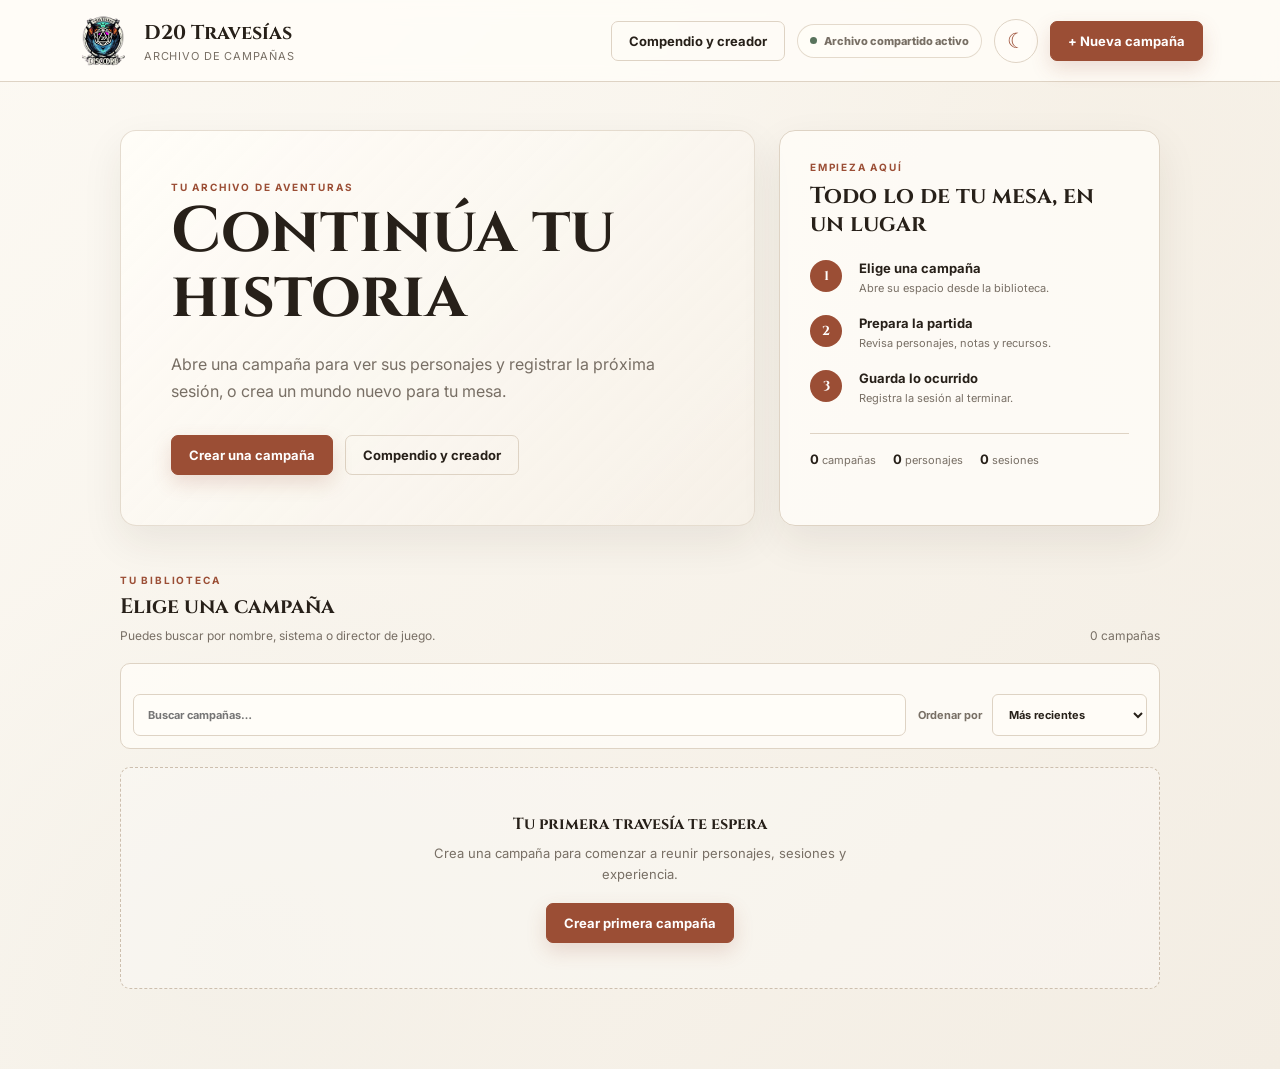
==== commit 7ce75e84: "fix(remoteStorage): only add Authorization header when token is valid; log errors for remote saves" ====
--- a/campaigns/index.html
+++ b/campaigns/index.html
@@ -214,6 +214,8 @@
         <a class="nav-item handbook-nav-link" href="../"><span>↗</span> Compendio y creador</a>
         <button class="nav-item active" data-view="dashboard"><span>⌂</span> Resumen</button>
         <button class="nav-item" data-view="characters"><span>♙</span> Personajes</button>
+        <button class="nav-item" data-view="prepare"><span>✦</span> Preparar sesión</button>
+        <button class="nav-item" data-view="table"><span>▣</span> Modo mesa</button>
         <button class="nav-item" data-view="new-session"><span>✦</span> Nueva sesión</button>
         <button class="nav-item" data-view="notes"><span>✎</span> Páginas</button>
         <button class="nav-item" data-view="board"><span>⌬</span> Tablero</button>
@@ -386,6 +388,36 @@
         </form>
       </section>
 
+      <section id="prepare-view" class="view">
+        <div class="section-heading no-top"><div><p class="eyebrow">Próxima partida</p><h2 id="prepare-session-heading">Preparar sesión</h2></div><button id="new-session-preparation" class="secondary-button" type="button">Nueva preparación</button></div>
+        <form id="session-preparation-form" class="session-flow-grid">
+          <input id="session-preparation-id" type="hidden">
+          <div class="stack">
+            <div class="panel"><div class="form-row"><label>Número<input id="preparation-number" type="number" min="1" required></label><label>Fecha prevista<input id="preparation-date" type="date"></label></div><label>Título<input id="preparation-title" maxlength="100" placeholder="Ej. Las puertas del observatorio"></label><label>Resumen anterior<textarea id="preparation-previous-summary" rows="4"></textarea></label></div>
+            <div class="panel"><p class="eyebrow">Participantes</p><h2>Personajes convocados</h2><div id="preparation-participants" class="attendance-list"></div></div>
+            <div class="panel"><label>Escenas previstas<textarea id="preparation-scenes" rows="4"></textarea></label><label>PNJ importantes<textarea id="preparation-npcs" rows="3"></textarea></label><label>Encuentros<textarea id="preparation-encounters" rows="3"></textarea></label></div>
+          </div>
+          <div class="stack">
+            <div class="panel"><label>Recompensas pendientes<textarea id="preparation-rewards" rows="3"></textarea></label><label>Próximos objetivos<textarea id="preparation-objectives" rows="3"></textarea></label><label>Notas privadas del DM<textarea id="preparation-dm-notes" rows="5"></textarea></label></div>
+            <div class="panel"><p class="eyebrow">Mazmorras</p><h2>Contenido asociado</h2><div id="preparation-dungeons" class="attendance-list"></div></div>
+            <div class="panel session-flow-actions"><button type="submit" class="primary-button">Guardar preparación</button><button id="mark-preparation-ready" type="button" class="secondary-button">Marcar lista</button><button id="open-table-mode" type="button" class="secondary-button">Abrir modo mesa</button></div>
+          </div>
+        </form>
+        <div id="session-preparation-list" class="session-preparation-list"></div>
+      </section>
+
+      <section id="table-view" class="view table-mode-view">
+        <div class="section-heading no-top"><div><p class="eyebrow">Durante la partida</p><h2>Modo mesa</h2></div><button id="finish-table-session" class="primary-button" type="button">Finalizar sesión</button></div>
+        <div id="table-mode-content" class="table-mode-content"></div>
+      </section>
+
+      <section id="finish-session-view" class="view">
+        <form id="finish-session-form" class="session-flow-grid">
+          <div class="stack"><div class="panel"><p class="eyebrow">Cierre</p><h2>Finalizar sesión</h2><label>Resumen público<textarea id="finish-summary" rows="5" required></textarea></label><label>Hitos y decisiones<textarea id="finish-milestones" rows="3"></textarea></label><label>Próximo objetivo<textarea id="finish-next-objective" rows="3"></textarea></label><label>Número de la siguiente sesión<input id="finish-next-number" type="number" min="1"></label></div><div class="panel"><p class="eyebrow">Participantes y experiencia</p><div id="finish-participants"></div></div></div>
+          <div class="stack"><div class="panel"><label>Recompensas<textarea id="finish-rewards" rows="3"></textarea></label><label>Objetos entregados<textarea id="finish-items" rows="3"></textarea></label><label>Heridas o estados persistentes<textarea id="finish-conditions" rows="3"></textarea></label><label>Notas por personaje<textarea id="finish-character-notes" rows="4"></textarea></label></div><div class="panel"><button type="submit" class="primary-button full-width">Guardar cierre y actualizar campaña</button></div></div>
+        </form>
+      </section>
+
       <section id="notes-view" class="view">
         <div class="section-heading no-top">
           <div><p class="eyebrow">Diario y mesa del DM</p><h2>Páginas de campaña</h2></div>
@@ -535,6 +567,8 @@
             <label>Notas<textarea id="dm-tool-notes" rows="8" maxlength="2200" placeholder="Detalles para dirigirlo en mesa."></textarea></label>
             <div class="form-actions">
               <button type="submit" class="primary-button">Guardar herramienta</button>
+              <button id="duplicate-dm-dungeon" type="button" class="secondary-button hidden">Duplicar mazmorra</button>
+              <button id="print-dm-dungeon" type="button" class="secondary-button hidden">Imprimir mazmorra</button>
               <button id="reset-dm-tool" type="button" class="secondary-button">Limpiar</button>
             </div>
           </form>
--- a/campaigns/styles.css
+++ b/campaigns/styles.css
@@ -114,7 +114,18 @@
 .onboarding-points li::marker { color: var(--accent); }
 .onboarding-actions { display: flex; flex-wrap: wrap; justify-content: flex-end; gap: 9px; }
 .onboarding-actions .text-button { margin-right: auto; }
-.icon-button { width: 34px; height: 34px; border: 1px solid var(--line); border-radius: 50%; color: var(--muted); background: transparent; font-size: 21px; }
+.icon-button { width: 44px; height: 44px; border: 1px solid var(--line); border-radius: 50%; color: var(--muted); background: transparent; font-size: 21px; }
+
+button:focus-visible,
+a:focus-visible,
+summary:focus-visible,
+input:focus-visible,
+select:focus-visible,
+textarea:focus-visible,
+[tabindex]:focus-visible {
+  outline: 3px solid #a33d35;
+  outline-offset: 3px;
+}
 .mode-toggle { flex: 0 0 auto; color: var(--accent); background: rgba(255,253,248,.72); }
 .mode-toggle:hover { border-color: var(--gold); color: var(--ink); }
 body.campaigns-dark .mode-toggle { color: var(--ink); background: #181512; }
@@ -803,3 +814,98 @@
     animation-iteration-count: 1 !important;
   }
 }
+.campaign-card-menu {
+  position: relative;
+  margin-left: auto;
+}
+
+.campaign-card-menu summary {
+  display: grid;
+  place-items: center;
+  min-width: 44px;
+  min-height: 44px;
+  border-radius: 999px;
+  cursor: pointer;
+  font-size: 1.4rem;
+  list-style: none;
+}
+
+.campaign-card-menu summary::-webkit-details-marker { display: none; }
+
+.campaign-card-menu[open] .campaign-card-tools {
+  position: absolute;
+  right: 0;
+  bottom: calc(100% + .4rem);
+  z-index: 5;
+  display: grid;
+  min-width: 150px;
+  padding: .45rem;
+  border: 1px solid var(--line, #d8cdbc);
+  border-radius: 10px;
+  background: var(--paper, #fffdf9);
+  box-shadow: 0 12px 28px rgb(0 0 0 / 16%);
+}
+.session-flow-grid,
+.table-mode-grid {
+  display: grid;
+  grid-template-columns: repeat(2, minmax(0, 1fr));
+  gap: 1rem;
+}
+
+.session-flow-actions,
+.session-preparation-card,
+.finish-participant,
+.table-dungeon-card {
+  display: flex;
+  align-items: center;
+  gap: .75rem;
+}
+
+.session-flow-actions { flex-wrap: wrap; }
+.session-preparation-list { display: grid; gap: .75rem; margin-top: 1rem; }
+.session-preparation-card { justify-content: space-between; }
+.session-preparation-card h3, .session-preparation-card p { margin: .2rem 0; }
+
+.table-mode-view.active {
+  max-width: none;
+}
+
+.table-session-hero {
+  padding: clamp(1rem, 3vw, 2rem);
+  margin-bottom: 1rem;
+  border-radius: 18px;
+  color: #fffaf1;
+  background: linear-gradient(135deg, #4f1717, #8d3b2f);
+}
+
+.table-session-hero h2 { margin: .25rem 0; font-size: clamp(1.7rem, 4vw, 3rem); }
+.table-mode-grid { grid-template-columns: repeat(12, minmax(0, 1fr)); }
+.table-mode-grid > .panel { grid-column: span 6; }
+.table-mode-grid > .table-dm-notes { grid-column: 1 / -1; }
+.preserve-lines { white-space: pre-line; }
+
+.table-dungeon-card {
+  width: 100%;
+  min-height: 48px;
+  justify-content: space-between;
+  padding: .75rem;
+  margin-top: .5rem;
+  border: 1px solid var(--line, #d8cdbc);
+  border-radius: 10px;
+  text-align: left;
+  background: transparent;
+}
+
+.finish-participant {
+  justify-content: space-between;
+  padding: .65rem 0;
+  border-bottom: 1px solid var(--line, #d8cdbc);
+}
+
+.finish-participant span { display: flex; align-items: center; gap: .6rem; }
+.finish-participant input { width: 110px; }
+
+@media (max-width: 850px) {
+  .session-flow-grid { grid-template-columns: 1fr; }
+  .table-mode-grid > .panel { grid-column: 1 / -1; }
+}
